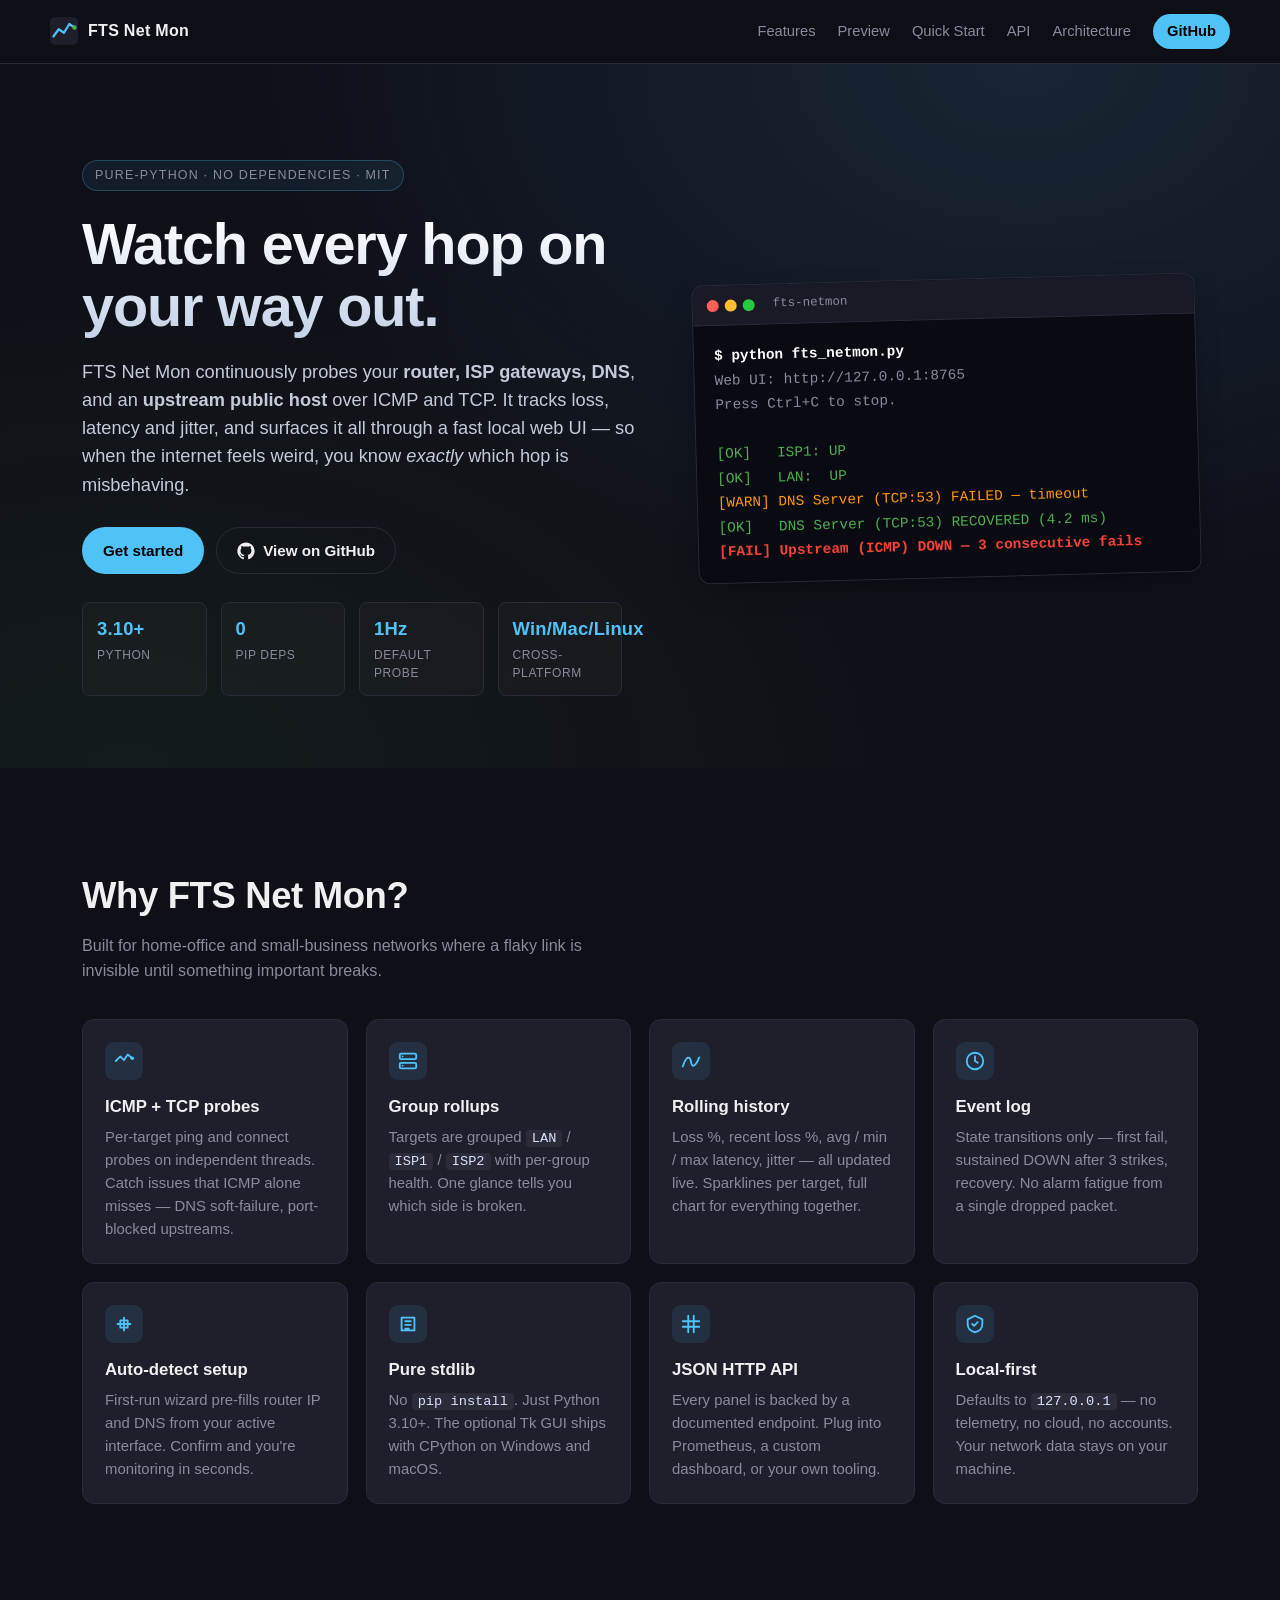
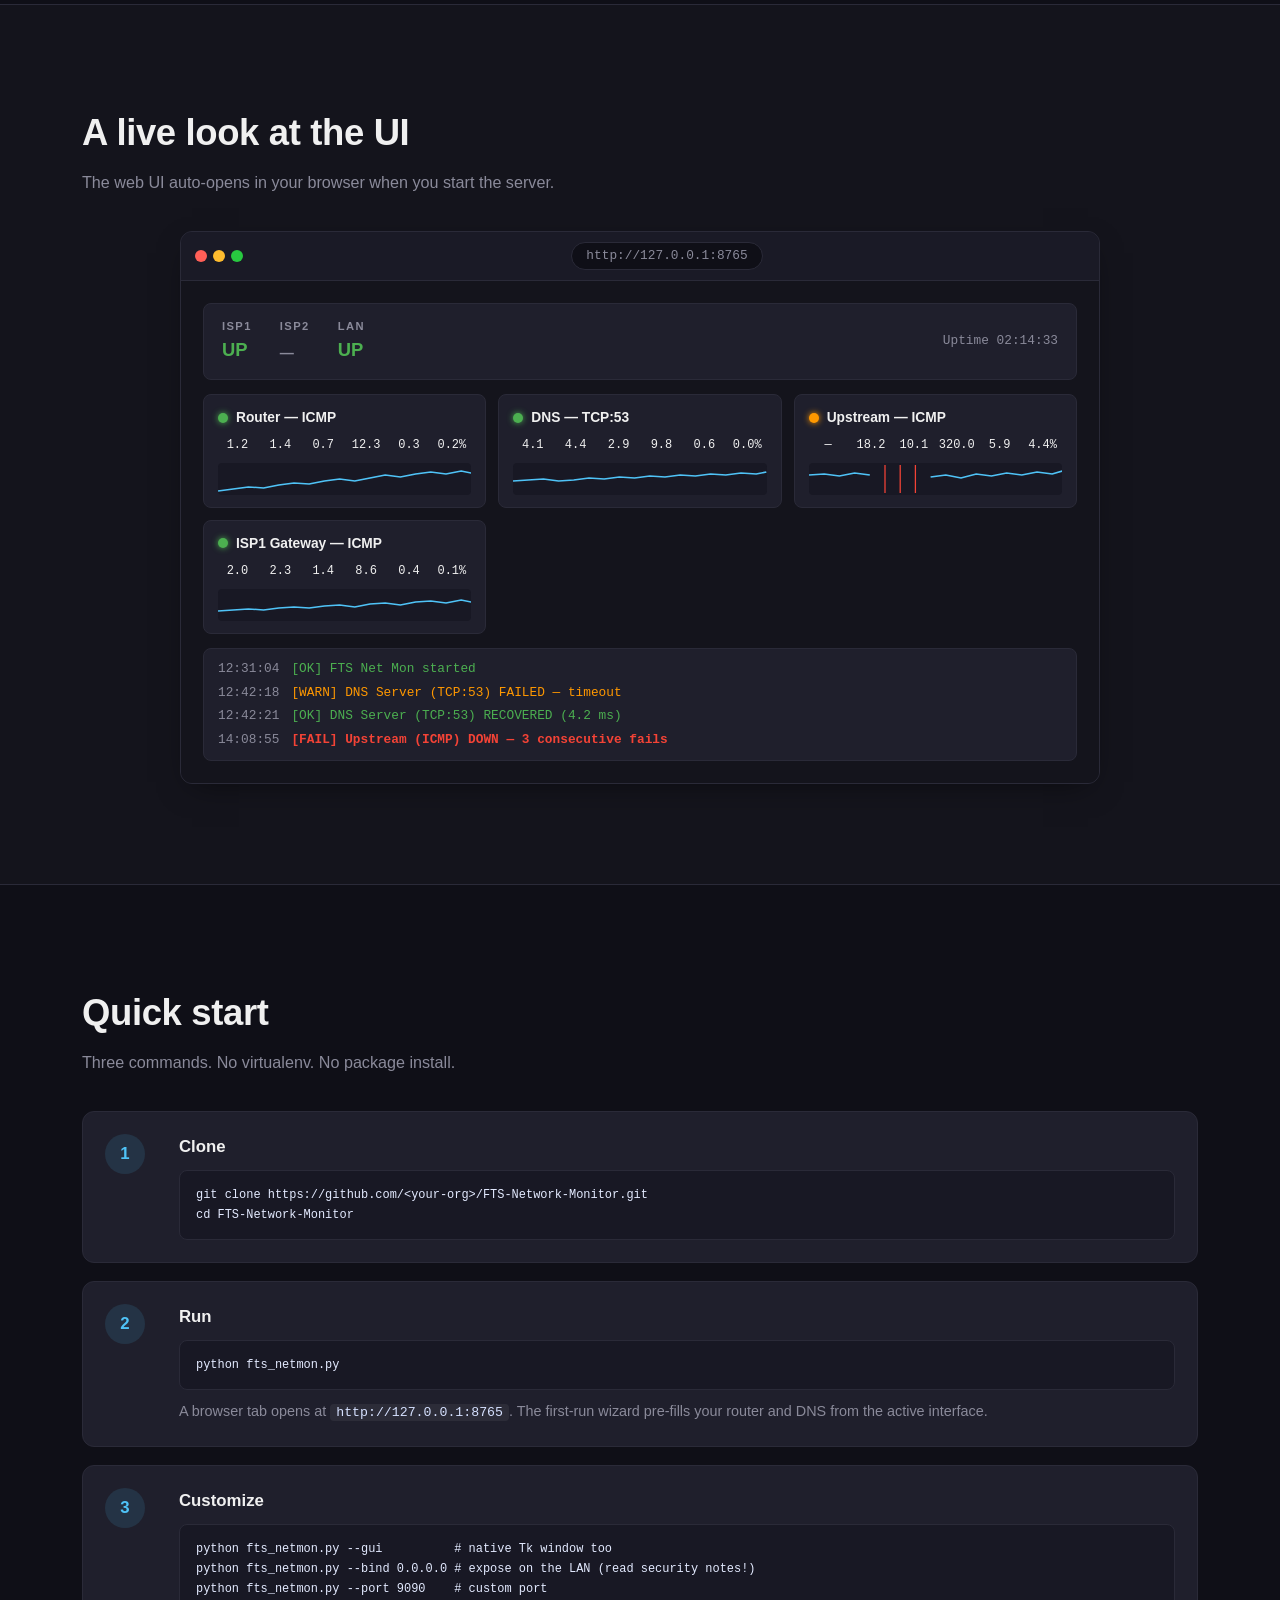
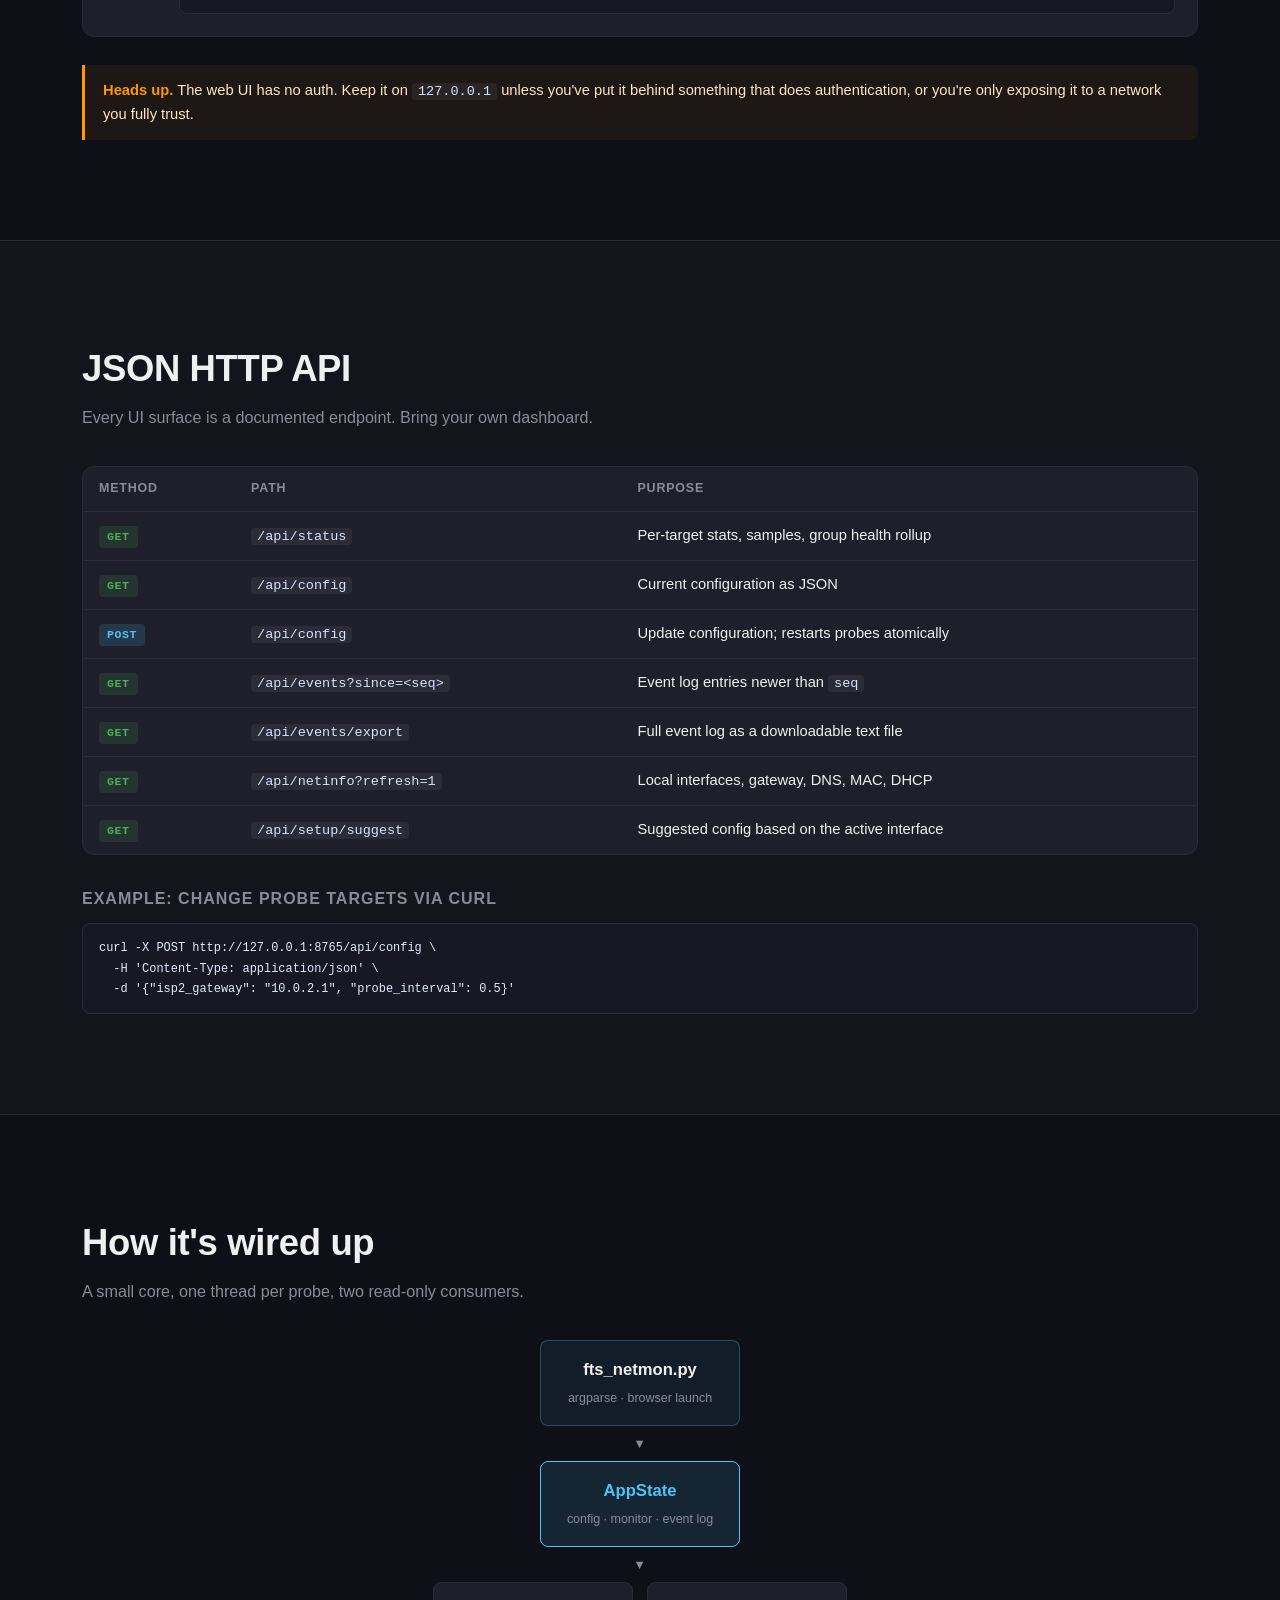
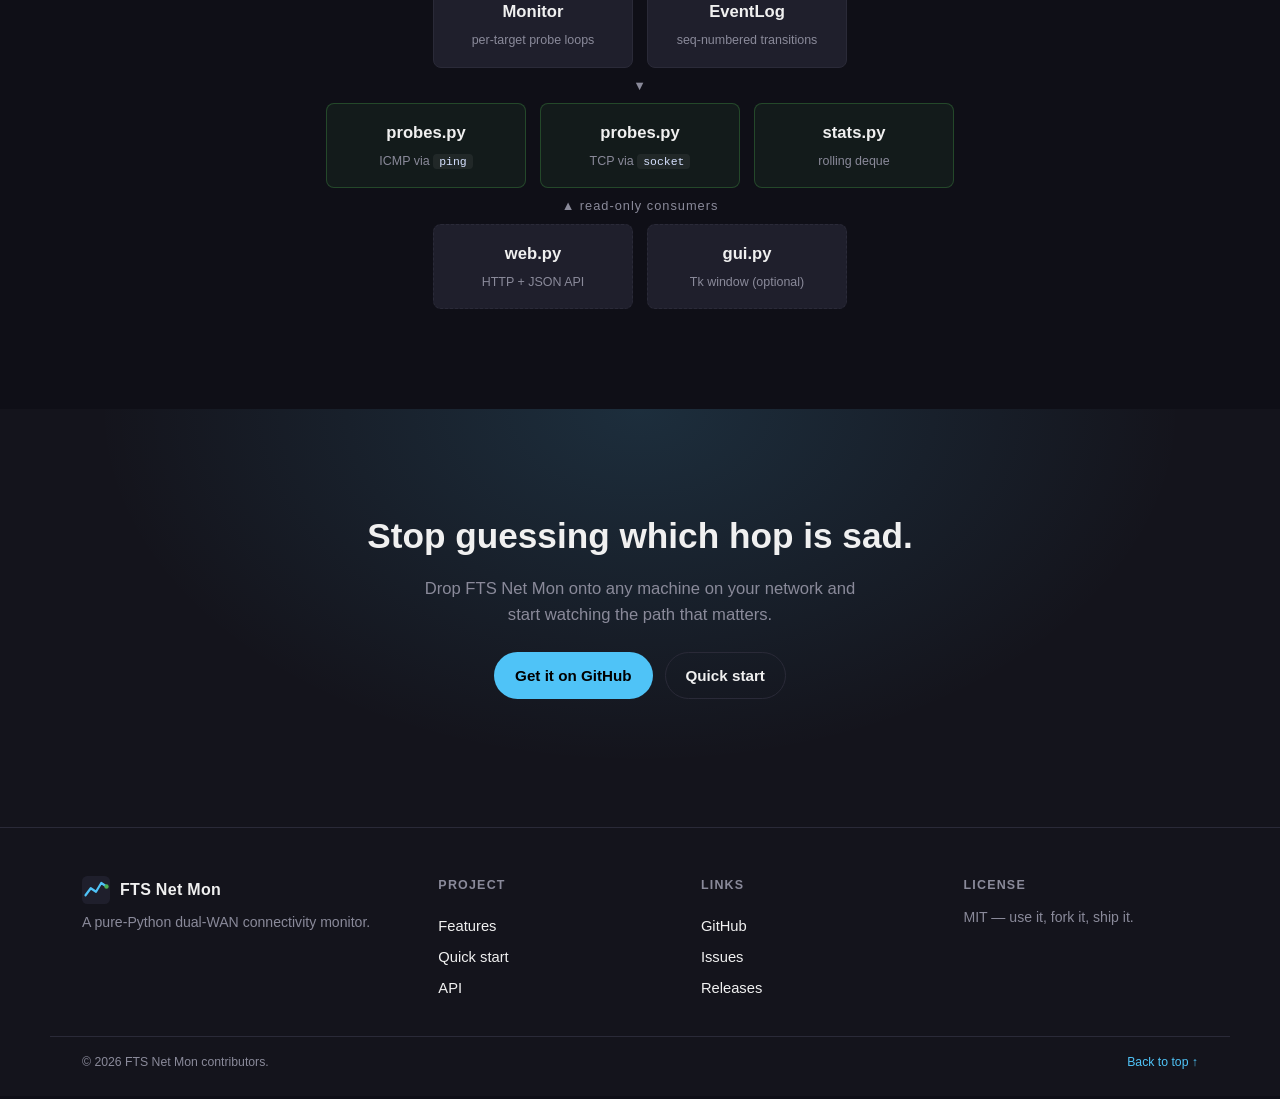
==== docs/index.html @ ed0e7460 "major refactor" ====
<!DOCTYPE html>
<html lang="en">
<head>
  <meta charset="UTF-8">
  <meta name="viewport" content="width=device-width, initial-scale=1.0">
  <meta name="description" content="FTS Net Mon — a pure-Python dual-WAN connectivity monitor with a live web UI. ICMP + TCP probes, group rollups, event log, no third-party dependencies.">
  <meta name="theme-color" content="#14141c">
  <meta property="og:title" content="FTS Net Mon — Dual-WAN Connectivity Monitor">
  <meta property="og:description" content="Pure-Python tool that probes your router, ISP gateways, DNS and upstream over ICMP + TCP, with a live local web UI.">
  <meta property="og:type" content="website">
  <title>FTS Net Mon — Dual-WAN Connectivity Monitor</title>
  <link rel="stylesheet" href="styles.css">
  <link rel="icon" href="data:image/svg+xml,%3Csvg xmlns='http://www.w3.org/2000/svg' viewBox='0 0 32 32'%3E%3Crect width='32' height='32' rx='6' fill='%2314141c'/%3E%3Cpath d='M4 22 L10 14 L16 18 L22 8 L28 12' stroke='%234fc3f7' stroke-width='2.5' fill='none' stroke-linecap='round' stroke-linejoin='round'/%3E%3Ccircle cx='28' cy='12' r='2.5' fill='%234caf50'/%3E%3C/svg%3E">
</head>
<body>
  <a class="skip-link" href="#main">Skip to content</a>

  <header class="site-header">
    <div class="container nav">
      <a class="brand" href="#top" aria-label="FTS Net Mon home">
        <svg class="brand-mark" viewBox="0 0 32 32" aria-hidden="true">
          <rect width="32" height="32" rx="6" fill="#1f1f2c"/>
          <path d="M4 22 L10 14 L16 18 L22 8 L28 12" stroke="#4fc3f7" stroke-width="2.5" fill="none" stroke-linecap="round" stroke-linejoin="round"/>
          <circle cx="28" cy="12" r="2.5" fill="#4caf50"/>
        </svg>
        <span class="brand-text">FTS Net Mon</span>
      </a>

      <button class="nav-toggle" id="nav-toggle" aria-expanded="false" aria-controls="primary-nav" aria-label="Open menu">
        <span></span><span></span><span></span>
      </button>

      <nav id="primary-nav" class="primary-nav" aria-label="Primary">
        <a href="#features">Features</a>
        <a href="#preview">Preview</a>
        <a href="#quickstart">Quick Start</a>
        <a href="#api">API</a>
        <a href="#architecture">Architecture</a>
        <a class="nav-cta" href="https://github.com/" target="_blank" rel="noopener">GitHub</a>
      </nav>
    </div>
  </header>

  <main id="main">
    <section id="top" class="hero">
      <div class="container hero-grid">
        <div class="hero-copy">
          <span class="eyebrow">Pure-Python · No dependencies · MIT</span>
          <h1>Watch every hop on your way out.</h1>
          <p class="lead">
            FTS Net Mon continuously probes your <strong>router, ISP gateways, DNS</strong>, and an
            <strong>upstream public host</strong> over ICMP and TCP. It tracks loss, latency and jitter,
            and surfaces it all through a fast local web UI — so when the internet feels weird,
            you know <em>exactly</em> which hop is misbehaving.
          </p>

          <div class="cta-row">
            <a class="btn primary" href="#quickstart">Get started</a>
            <a class="btn ghost" href="https://github.com/" target="_blank" rel="noopener">
              <svg viewBox="0 0 24 24" width="18" height="18" aria-hidden="true">
                <path fill="currentColor" d="M12 .5C5.65.5.5 5.65.5 12c0 5.08 3.29 9.39 7.86 10.91.58.11.79-.25.79-.56v-2.16c-3.2.7-3.87-1.36-3.87-1.36-.52-1.32-1.27-1.67-1.27-1.67-1.04-.71.08-.7.08-.7 1.15.08 1.76 1.18 1.76 1.18 1.02 1.75 2.68 1.24 3.34.95.1-.74.4-1.24.72-1.52-2.55-.29-5.24-1.28-5.24-5.69 0-1.26.45-2.29 1.18-3.1-.12-.29-.51-1.46.11-3.04 0 0 .96-.31 3.15 1.18.91-.25 1.89-.38 2.86-.39.97.01 1.95.14 2.86.39 2.18-1.49 3.14-1.18 3.14-1.18.62 1.58.23 2.75.12 3.04.74.81 1.18 1.84 1.18 3.1 0 4.42-2.69 5.39-5.25 5.68.41.36.78 1.06.78 2.13v3.16c0 .31.21.68.8.56C20.21 21.39 23.5 17.07 23.5 12 23.5 5.65 18.35.5 12 .5z"/>
              </svg>
              View on GitHub
            </a>
          </div>

          <div class="hero-meta">
            <div><strong>3.10+</strong><span>Python</span></div>
            <div><strong>0</strong><span>pip deps</span></div>
            <div><strong>1Hz</strong><span>default probe</span></div>
            <div><strong>Win/Mac/Linux</strong><span>cross-platform</span></div>
          </div>
        </div>

        <div class="hero-visual" aria-hidden="true">
          <div class="terminal">
            <div class="terminal-bar">
              <span class="dot red"></span><span class="dot yellow"></span><span class="dot green"></span>
              <span class="terminal-title">fts-netmon</span>
            </div>
            <pre class="terminal-body"><span class="cmd">$ python fts_netmon.py</span>
<span class="dim">Web UI: http://127.0.0.1:8765</span>
<span class="dim">Press Ctrl+C to stop.</span>

<span class="ok">[OK]   ISP1: UP</span>
<span class="ok">[OK]   LAN:  UP</span>
<span class="warn">[WARN] DNS Server (TCP:53) FAILED — timeout</span>
<span class="ok">[OK]   DNS Server (TCP:53) RECOVERED (4.2 ms)</span>
<span class="fail">[FAIL] Upstream (ICMP) DOWN — 3 consecutive fails</span>
</pre>
          </div>
        </div>
      </div>
    </section>

    <section id="features" class="section">
      <div class="container">
        <h2 class="section-title">Why FTS Net Mon?</h2>
        <p class="section-sub">Built for home-office and small-business networks where a flaky link is invisible until something important breaks.</p>

        <div class="feature-grid">
          <article class="card">
            <div class="card-icon" aria-hidden="true">
              <svg viewBox="0 0 24 24"><path d="M3 12 L8 7 L12 11 L16 5 L21 9" stroke="currentColor" stroke-width="2" fill="none" stroke-linecap="round" stroke-linejoin="round"/><circle cx="21" cy="9" r="2" fill="currentColor"/></svg>
            </div>
            <h3>ICMP + TCP probes</h3>
            <p>Per-target ping and connect probes on independent threads. Catch issues that ICMP alone misses — DNS soft-failure, port-blocked upstreams.</p>
          </article>

          <article class="card">
            <div class="card-icon" aria-hidden="true">
              <svg viewBox="0 0 24 24"><rect x="3" y="4" width="18" height="6" rx="1.5" stroke="currentColor" stroke-width="2" fill="none"/><rect x="3" y="14" width="18" height="6" rx="1.5" stroke="currentColor" stroke-width="2" fill="none"/><circle cx="6" cy="7" r="1" fill="currentColor"/><circle cx="6" cy="17" r="1" fill="currentColor"/></svg>
            </div>
            <h3>Group rollups</h3>
            <p>Targets are grouped <code>LAN</code> / <code>ISP1</code> / <code>ISP2</code> with per-group health. One glance tells you which side is broken.</p>
          </article>

          <article class="card">
            <div class="card-icon" aria-hidden="true">
              <svg viewBox="0 0 24 24"><path d="M3 18 C7 6, 11 6, 12 13 S 17 18, 21 8" stroke="currentColor" stroke-width="2" fill="none" stroke-linecap="round"/></svg>
            </div>
            <h3>Rolling history</h3>
            <p>Loss %, recent loss %, avg / min / max latency, jitter — all updated live. Sparklines per target, full chart for everything together.</p>
          </article>

          <article class="card">
            <div class="card-icon" aria-hidden="true">
              <svg viewBox="0 0 24 24"><circle cx="12" cy="12" r="9" stroke="currentColor" stroke-width="2" fill="none"/><path d="M12 7 V12 L15 14" stroke="currentColor" stroke-width="2" fill="none" stroke-linecap="round"/></svg>
            </div>
            <h3>Event log</h3>
            <p>State transitions only — first fail, sustained DOWN after 3 strikes, recovery. No alarm fatigue from a single dropped packet.</p>
          </article>

          <article class="card">
            <div class="card-icon" aria-hidden="true">
              <svg viewBox="0 0 24 24"><path d="M5 12 H19 M12 5 V19 M8 8 H16 V16 H8 Z" stroke="currentColor" stroke-width="2" fill="none" stroke-linecap="round" stroke-linejoin="round"/></svg>
            </div>
            <h3>Auto-detect setup</h3>
            <p>First-run wizard pre-fills router IP and DNS from your active interface. Confirm and you're monitoring in seconds.</p>
          </article>

          <article class="card">
            <div class="card-icon" aria-hidden="true">
              <svg viewBox="0 0 24 24"><path d="M5 19 V5 H19 V19 Z M9 9 H15 M9 13 H15 M9 17 H13" stroke="currentColor" stroke-width="2" fill="none" stroke-linecap="round" stroke-linejoin="round"/></svg>
            </div>
            <h3>Pure stdlib</h3>
            <p>No <code>pip install</code>. Just Python 3.10+. The optional Tk GUI ships with CPython on Windows and macOS.</p>
          </article>

          <article class="card">
            <div class="card-icon" aria-hidden="true">
              <svg viewBox="0 0 24 24"><path d="M3 9 H21 M3 15 H21 M9 3 V21 M15 3 V21" stroke="currentColor" stroke-width="2" fill="none" stroke-linecap="round"/></svg>
            </div>
            <h3>JSON HTTP API</h3>
            <p>Every panel is backed by a documented endpoint. Plug into Prometheus, a custom dashboard, or your own tooling.</p>
          </article>

          <article class="card">
            <div class="card-icon" aria-hidden="true">
              <svg viewBox="0 0 24 24"><path d="M12 3 L4 7 V12 C4 17 8 20 12 21 C16 20 20 17 20 12 V7 Z" stroke="currentColor" stroke-width="2" fill="none" stroke-linejoin="round"/><path d="M9 12 L11 14 L15 10" stroke="currentColor" stroke-width="2" fill="none" stroke-linecap="round" stroke-linejoin="round"/></svg>
            </div>
            <h3>Local-first</h3>
            <p>Defaults to <code>127.0.0.1</code> — no telemetry, no cloud, no accounts. Your network data stays on your machine.</p>
          </article>
        </div>
      </div>
    </section>

    <section id="preview" class="section section-alt">
      <div class="container">
        <h2 class="section-title">A live look at the UI</h2>
        <p class="section-sub">The web UI auto-opens in your browser when you start the server.</p>

        <div class="preview">
          <div class="preview-window" role="img" aria-label="Mock-up of the FTS Net Mon web UI showing group health, target cards with sparklines, and an event log">
            <div class="window-bar">
              <span class="dot red"></span><span class="dot yellow"></span><span class="dot green"></span>
              <span class="window-url">http://127.0.0.1:8765</span>
            </div>
            <div class="window-body">
              <div class="mock-banner">
                <div class="mock-group"><span class="mock-lbl">ISP1</span><span class="mock-status ok">UP</span></div>
                <div class="mock-group"><span class="mock-lbl">ISP2</span><span class="mock-status muted">—</span></div>
                <div class="mock-group"><span class="mock-lbl">LAN</span><span class="mock-status ok">UP</span></div>
                <div class="mock-clock">Uptime 02:14:33</div>
              </div>

              <div class="mock-cards">
                <div class="mock-card">
                  <div class="mock-card-head"><span class="mock-light ok"></span><span class="mock-name">Router — ICMP</span></div>
                  <div class="mock-stats"><span>1.2</span><span>1.4</span><span>0.7</span><span>12.3</span><span>0.3</span><span>0.2%</span></div>
                  <svg class="mock-spark" viewBox="0 0 200 32" preserveAspectRatio="none">
                    <polyline points="0,28 12,26 24,24 36,25 48,22 60,20 72,21 84,18 96,16 108,18 120,15 132,12 144,14 156,11 168,9 180,11 192,8 200,10" fill="none" stroke="#4fc3f7" stroke-width="1.5"/>
                  </svg>
                </div>

                <div class="mock-card">
                  <div class="mock-card-head"><span class="mock-light ok"></span><span class="mock-name">DNS — TCP:53</span></div>
                  <div class="mock-stats"><span>4.1</span><span>4.4</span><span>2.9</span><span>9.8</span><span>0.6</span><span>0.0%</span></div>
                  <svg class="mock-spark" viewBox="0 0 200 32" preserveAspectRatio="none">
                    <polyline points="0,18 12,17 24,16 36,18 48,17 60,15 72,16 84,14 96,15 108,13 120,14 132,12 144,13 156,11 168,12 180,10 192,11 200,9" fill="none" stroke="#4fc3f7" stroke-width="1.5"/>
                  </svg>
                </div>

                <div class="mock-card">
                  <div class="mock-card-head"><span class="mock-light warn"></span><span class="mock-name">Upstream — ICMP</span></div>
                  <div class="mock-stats"><span>—</span><span>18.2</span><span>10.1</span><span>320.0</span><span>5.9</span><span>4.4%</span></div>
                  <svg class="mock-spark" viewBox="0 0 200 32" preserveAspectRatio="none">
                    <polyline points="0,12 12,11 24,13 36,10 48,12" fill="none" stroke="#4fc3f7" stroke-width="1.5"/>
                    <line x1="60" y1="2" x2="60" y2="30" stroke="#f44336" stroke-width="1"/>
                    <line x1="72" y1="2" x2="72" y2="30" stroke="#f44336" stroke-width="1"/>
                    <line x1="84" y1="2" x2="84" y2="30" stroke="#f44336" stroke-width="1"/>
                    <polyline points="96,14 108,12 120,15 132,11 144,13 156,10 168,12 180,9 192,11 200,8" fill="none" stroke="#4fc3f7" stroke-width="1.5"/>
                  </svg>
                </div>

                <div class="mock-card">
                  <div class="mock-card-head"><span class="mock-light ok"></span><span class="mock-name">ISP1 Gateway — ICMP</span></div>
                  <div class="mock-stats"><span>2.0</span><span>2.3</span><span>1.4</span><span>8.6</span><span>0.4</span><span>0.1%</span></div>
                  <svg class="mock-spark" viewBox="0 0 200 32" preserveAspectRatio="none">
                    <polyline points="0,22 12,21 24,20 36,21 48,19 60,18 72,19 84,17 96,16 108,18 120,15 132,14 144,16 156,13 168,12 180,14 192,11 200,13" fill="none" stroke="#4fc3f7" stroke-width="1.5"/>
                  </svg>
                </div>
              </div>

              <div class="mock-events">
                <div class="ev"><span class="ev-ts">12:31:04</span><span class="ev-ok">[OK]   FTS Net Mon started</span></div>
                <div class="ev"><span class="ev-ts">12:42:18</span><span class="ev-warn">[WARN] DNS Server (TCP:53) FAILED — timeout</span></div>
                <div class="ev"><span class="ev-ts">12:42:21</span><span class="ev-ok">[OK]   DNS Server (TCP:53) RECOVERED (4.2 ms)</span></div>
                <div class="ev"><span class="ev-ts">14:08:55</span><span class="ev-fail">[FAIL] Upstream (ICMP) DOWN — 3 consecutive fails</span></div>
              </div>
            </div>
          </div>
        </div>
      </div>
    </section>

    <section id="quickstart" class="section">
      <div class="container">
        <h2 class="section-title">Quick start</h2>
        <p class="section-sub">Three commands. No virtualenv. No package install.</p>

        <ol class="steps">
          <li>
            <div class="step-num">1</div>
            <div class="step-body">
              <h3>Clone</h3>
              <pre><code>git clone https://github.com/&lt;your-org&gt;/FTS-Network-Monitor.git
cd FTS-Network-Monitor</code></pre>
            </div>
          </li>
          <li>
            <div class="step-num">2</div>
            <div class="step-body">
              <h3>Run</h3>
              <pre><code>python fts_netmon.py</code></pre>
              <p class="step-hint">A browser tab opens at <code>http://127.0.0.1:8765</code>. The first-run wizard pre-fills your router and DNS from the active interface.</p>
            </div>
          </li>
          <li>
            <div class="step-num">3</div>
            <div class="step-body">
              <h3>Customize</h3>
              <pre><code>python fts_netmon.py --gui          # native Tk window too
python fts_netmon.py --bind 0.0.0.0 # expose on the LAN (read security notes!)
python fts_netmon.py --port 9090    # custom port</code></pre>
            </div>
          </li>
        </ol>

        <div class="callout">
          <strong>Heads up.</strong> The web UI has no auth. Keep it on <code>127.0.0.1</code> unless you've put it behind something that does authentication, or you're only exposing it to a network you fully trust.
        </div>
      </div>
    </section>

    <section id="api" class="section section-alt">
      <div class="container">
        <h2 class="section-title">JSON HTTP API</h2>
        <p class="section-sub">Every UI surface is a documented endpoint. Bring your own dashboard.</p>

        <div class="table-wrap">
          <table class="api-table">
            <thead>
              <tr><th>Method</th><th>Path</th><th>Purpose</th></tr>
            </thead>
            <tbody>
              <tr><td><span class="meth get">GET</span></td><td><code>/api/status</code></td><td>Per-target stats, samples, group health rollup</td></tr>
              <tr><td><span class="meth get">GET</span></td><td><code>/api/config</code></td><td>Current configuration as JSON</td></tr>
              <tr><td><span class="meth post">POST</span></td><td><code>/api/config</code></td><td>Update configuration; restarts probes atomically</td></tr>
              <tr><td><span class="meth get">GET</span></td><td><code>/api/events?since=&lt;seq&gt;</code></td><td>Event log entries newer than <code>seq</code></td></tr>
              <tr><td><span class="meth get">GET</span></td><td><code>/api/events/export</code></td><td>Full event log as a downloadable text file</td></tr>
              <tr><td><span class="meth get">GET</span></td><td><code>/api/netinfo?refresh=1</code></td><td>Local interfaces, gateway, DNS, MAC, DHCP</td></tr>
              <tr><td><span class="meth get">GET</span></td><td><code>/api/setup/suggest</code></td><td>Suggested config based on the active interface</td></tr>
            </tbody>
          </table>
        </div>

        <h3 class="sub-title">Example: change probe targets via curl</h3>
        <pre class="code-block"><code>curl -X POST http://127.0.0.1:8765/api/config \
  -H 'Content-Type: application/json' \
  -d '{"isp2_gateway": "10.0.2.1", "probe_interval": 0.5}'</code></pre>
      </div>
    </section>

    <section id="architecture" class="section">
      <div class="container">
        <h2 class="section-title">How it's wired up</h2>
        <p class="section-sub">A small core, one thread per probe, two read-only consumers.</p>

        <div class="arch">
          <div class="arch-row">
            <div class="arch-box top">fts_netmon.py<small>argparse · browser launch</small></div>
          </div>
          <div class="arch-arrow">▼</div>
          <div class="arch-row">
            <div class="arch-box accent">AppState<small>config · monitor · event log</small></div>
          </div>
          <div class="arch-arrow">▼</div>
          <div class="arch-row split">
            <div class="arch-box">Monitor<small>per-target probe loops</small></div>
            <div class="arch-box">EventLog<small>seq-numbered transitions</small></div>
          </div>
          <div class="arch-arrow">▼</div>
          <div class="arch-row split">
            <div class="arch-box ok">probes.py<small>ICMP via <code>ping</code></small></div>
            <div class="arch-box ok">probes.py<small>TCP via <code>socket</code></small></div>
            <div class="arch-box ok">stats.py<small>rolling deque</small></div>
          </div>
          <div class="arch-arrow">▲ read-only consumers</div>
          <div class="arch-row split">
            <div class="arch-box outline">web.py<small>HTTP + JSON API</small></div>
            <div class="arch-box outline">gui.py<small>Tk window (optional)</small></div>
          </div>
        </div>
      </div>
    </section>

    <section id="cta" class="section section-cta">
      <div class="container cta-wrap">
        <h2>Stop guessing which hop is sad.</h2>
        <p>Drop FTS Net Mon onto any machine on your network and start watching the path that matters.</p>
        <div class="cta-row">
          <a class="btn primary" href="https://github.com/" target="_blank" rel="noopener">Get it on GitHub</a>
          <a class="btn ghost" href="#quickstart">Quick start</a>
        </div>
      </div>
    </section>
  </main>

  <footer class="site-footer">
    <div class="container footer-grid">
      <div>
        <div class="brand">
          <svg class="brand-mark" viewBox="0 0 32 32" aria-hidden="true">
            <rect width="32" height="32" rx="6" fill="#1f1f2c"/>
            <path d="M4 22 L10 14 L16 18 L22 8 L28 12" stroke="#4fc3f7" stroke-width="2.5" fill="none" stroke-linecap="round" stroke-linejoin="round"/>
            <circle cx="28" cy="12" r="2.5" fill="#4caf50"/>
          </svg>
          <span class="brand-text">FTS Net Mon</span>
        </div>
        <p class="muted">A pure-Python dual-WAN connectivity monitor.</p>
      </div>

      <nav aria-label="Footer">
        <h4>Project</h4>
        <a href="#features">Features</a>
        <a href="#quickstart">Quick start</a>
        <a href="#api">API</a>
      </nav>

      <nav aria-label="External">
        <h4>Links</h4>
        <a href="https://github.com/" target="_blank" rel="noopener">GitHub</a>
        <a href="https://github.com/" target="_blank" rel="noopener">Issues</a>
        <a href="https://github.com/" target="_blank" rel="noopener">Releases</a>
      </nav>

      <div>
        <h4>License</h4>
        <p class="muted">MIT — use it, fork it, ship it.</p>
      </div>
    </div>

    <div class="container footer-bot">
      <small id="year-line"></small>
      <small><a href="#top">Back to top ↑</a></small>
    </div>
  </footer>

  <script src="script.js" defer></script>
</body>
</html>
---- docs/styles.css ----
/* FTS Net Mon — landing page
   Dark theme, fluid layout, fully responsive.
   Single-file CSS, no external imports. */

:root {
  --bg: #0f0f17;
  --bg-2: #14141c;
  --card: #1f1f2c;
  --card-alt: #181824;
  --grid: #2a2a38;
  --text: #f0f0f0;
  --muted: #8a8a9a;
  --accent: #4fc3f7;
  --accent-2: #29b6f6;
  --ok: #4caf50;
  --warn: #ff9800;
  --fail: #f44336;
  --max: 1180px;

  --radius: 8px;
  --radius-lg: 12px;
  --shadow: 0 10px 30px -12px rgba(0, 0, 0, 0.55);

  --t-fast: 150ms ease;
  --t: 220ms ease;
}

@media (prefers-reduced-motion: reduce) {
  * { animation: none !important; transition: none !important; }
}

* { box-sizing: border-box; }
html, body { margin: 0; padding: 0; }
html { scroll-behavior: smooth; -webkit-text-size-adjust: 100%; }

body {
  font-family: -apple-system, BlinkMacSystemFont, "Segoe UI", Roboto,
               "Helvetica Neue", Arial, sans-serif;
  background: var(--bg);
  color: var(--text);
  line-height: 1.55;
  font-size: clamp(15px, 0.92rem + 0.15vw, 17px);
  overflow-x: hidden;
}

img, svg { max-width: 100%; display: block; }
a { color: var(--accent); text-decoration: none; transition: color var(--t-fast); }
a:hover { color: var(--accent-2); }

code {
  font-family: "JetBrains Mono", "Fira Code", "Consolas", "Courier New", monospace;
  font-size: 0.92em;
  background: rgba(255, 255, 255, 0.06);
  padding: 1px 6px;
  border-radius: 4px;
  color: #d6e1ff;
}

pre {
  margin: 0;
  background: var(--card-alt);
  border: 1px solid var(--grid);
  border-radius: var(--radius);
  padding: 14px 16px;
  overflow-x: auto;
  font-family: "JetBrains Mono", "Fira Code", "Consolas", monospace;
  font-size: 13px;
  line-height: 1.55;
  color: #e3eaff;
}
pre code { background: transparent; padding: 0; color: inherit; }

.container {
  width: 100%;
  max-width: var(--max);
  margin: 0 auto;
  padding-left: clamp(16px, 4vw, 32px);
  padding-right: clamp(16px, 4vw, 32px);
}

.skip-link {
  position: absolute;
  left: -9999px;
  top: 0;
  background: var(--accent);
  color: #000;
  padding: 8px 14px;
  z-index: 1000;
  font-weight: 600;
  border-radius: 0 0 6px 6px;
}
.skip-link:focus { left: 0; }

/* ===== Header / nav ===== */
.site-header {
  position: sticky;
  top: 0;
  z-index: 50;
  background: rgba(15, 15, 23, 0.85);
  backdrop-filter: saturate(140%) blur(8px);
  -webkit-backdrop-filter: saturate(140%) blur(8px);
  border-bottom: 1px solid var(--grid);
}
.nav {
  display: flex;
  align-items: center;
  gap: 16px;
  padding: 14px 0;
}
.brand {
  display: flex;
  align-items: center;
  gap: 10px;
  font-weight: 700;
  letter-spacing: 0.3px;
  color: var(--text);
}
.brand:hover { color: var(--text); }
.brand-mark { width: 28px; height: 28px; }
.brand-text { font-size: 1rem; }

.primary-nav {
  margin-left: auto;
  display: flex;
  align-items: center;
  gap: 22px;
}
.primary-nav a {
  color: var(--muted);
  font-size: 0.92rem;
  font-weight: 500;
  position: relative;
  padding: 4px 0;
}
.primary-nav a:hover { color: var(--text); }
.primary-nav a.nav-cta {
  background: var(--accent);
  color: #000;
  padding: 6px 14px;
  border-radius: 999px;
  font-weight: 700;
}
.primary-nav a.nav-cta:hover { background: var(--accent-2); color: #000; }

.nav-toggle {
  margin-left: auto;
  display: none;
  width: 40px;
  height: 40px;
  background: transparent;
  border: 1px solid var(--grid);
  border-radius: 6px;
  cursor: pointer;
  padding: 0;
  position: relative;
}
.nav-toggle span {
  position: absolute;
  left: 9px; right: 9px;
  height: 2px;
  background: var(--text);
  border-radius: 2px;
  transition: transform var(--t), opacity var(--t-fast);
}
.nav-toggle span:nth-child(1) { top: 12px; }
.nav-toggle span:nth-child(2) { top: 19px; }
.nav-toggle span:nth-child(3) { top: 26px; }
.nav-toggle[aria-expanded="true"] span:nth-child(1) { transform: translateY(7px) rotate(45deg); }
.nav-toggle[aria-expanded="true"] span:nth-child(2) { opacity: 0; }
.nav-toggle[aria-expanded="true"] span:nth-child(3) { transform: translateY(-7px) rotate(-45deg); }

/* ===== Hero ===== */
.hero {
  padding: clamp(48px, 8vw, 96px) 0 clamp(40px, 6vw, 72px);
  background:
    radial-gradient(ellipse at 80% 0%, rgba(79, 195, 247, 0.13), transparent 55%),
    radial-gradient(ellipse at 10% 100%, rgba(76, 175, 80, 0.08), transparent 55%),
    var(--bg);
}
.hero-grid {
  display: grid;
  grid-template-columns: 1.1fr 1fr;
  gap: clamp(28px, 5vw, 60px);
  align-items: center;
}
.eyebrow {
  display: inline-block;
  font-size: 0.78rem;
  letter-spacing: 1.2px;
  text-transform: uppercase;
  color: var(--muted);
  background: rgba(79, 195, 247, 0.08);
  border: 1px solid rgba(79, 195, 247, 0.25);
  padding: 5px 12px;
  border-radius: 999px;
  margin-bottom: 22px;
}
.hero h1 {
  font-size: clamp(2rem, 1rem + 3.4vw, 3.6rem);
  line-height: 1.08;
  margin: 0 0 20px;
  letter-spacing: -0.02em;
  background: linear-gradient(180deg, #ffffff 0%, #c5d2e7 100%);
  -webkit-background-clip: text;
  background-clip: text;
  color: transparent;
}
.lead {
  font-size: clamp(1rem, 0.9rem + 0.3vw, 1.15rem);
  color: #c5cad9;
  margin: 0 0 28px;
  max-width: 56ch;
}
.cta-row {
  display: flex;
  flex-wrap: wrap;
  gap: 12px;
  margin-bottom: 28px;
}

.btn {
  display: inline-flex;
  align-items: center;
  gap: 8px;
  padding: 11px 20px;
  border-radius: 999px;
  font-weight: 600;
  font-size: 0.95rem;
  border: 1px solid transparent;
  cursor: pointer;
  transition: transform var(--t-fast), background var(--t-fast), color var(--t-fast);
}
.btn:active { transform: translateY(1px); }
.btn.primary {
  background: var(--accent);
  color: #000;
}
.btn.primary:hover { background: var(--accent-2); color: #000; }
.btn.ghost {
  background: transparent;
  color: var(--text);
  border-color: var(--grid);
}
.btn.ghost:hover { background: var(--card); color: var(--text); }

.hero-meta {
  display: grid;
  grid-template-columns: repeat(4, minmax(0, 1fr));
  gap: 14px;
  max-width: 540px;
}
.hero-meta div {
  background: rgba(255, 255, 255, 0.025);
  border: 1px solid var(--grid);
  border-radius: var(--radius);
  padding: 12px 14px;
  display: flex;
  flex-direction: column;
  gap: 2px;
}
.hero-meta strong {
  font-size: clamp(0.95rem, 0.7rem + 0.6vw, 1.15rem);
  color: var(--accent);
  font-weight: 700;
  letter-spacing: 0.2px;
}
.hero-meta span {
  font-size: 0.75rem;
  color: var(--muted);
  text-transform: uppercase;
  letter-spacing: 0.6px;
}

/* Terminal mock */
.hero-visual { perspective: 1000px; }
.terminal {
  background: #0a0a13;
  border: 1px solid var(--grid);
  border-radius: var(--radius-lg);
  box-shadow: var(--shadow);
  overflow: hidden;
  transform: rotate(-1.5deg);
  transition: transform var(--t);
}
.terminal:hover { transform: rotate(0deg); }
.terminal-bar {
  display: flex;
  align-items: center;
  gap: 6px;
  padding: 10px 14px;
  background: #1a1a26;
  border-bottom: 1px solid var(--grid);
}
.dot {
  width: 12px; height: 12px; border-radius: 50%;
  display: inline-block;
}
.dot.red { background: #ff5f57; }
.dot.yellow { background: #febc2e; }
.dot.green { background: #28c840; }
.terminal-title {
  margin-left: 12px;
  color: var(--muted);
  font-size: 0.78rem;
  font-family: "Consolas", monospace;
}
.terminal-body {
  margin: 0;
  padding: 18px 20px;
  background: #0a0a13;
  color: #d6e1ff;
  font-family: "Consolas", "JetBrains Mono", monospace;
  font-size: clamp(0.78rem, 0.6rem + 0.4vw, 0.9rem);
  line-height: 1.7;
  border: 0;
  white-space: pre;
  overflow-x: auto;
}
.terminal-body .cmd { color: #fff; font-weight: 700; }
.terminal-body .dim  { color: var(--muted); }
.terminal-body .ok   { color: var(--ok); }
.terminal-body .warn { color: var(--warn); }
.terminal-body .fail { color: var(--fail); font-weight: 700; }

/* ===== Sections ===== */
.section {
  padding: clamp(56px, 8vw, 100px) 0;
}
.section-alt {
  background: var(--bg-2);
  border-block: 1px solid var(--grid);
}
.section-title {
  font-size: clamp(1.6rem, 1rem + 1.6vw, 2.4rem);
  margin: 0 0 8px;
  letter-spacing: -0.01em;
}
.section-sub {
  color: var(--muted);
  margin: 0 0 36px;
  max-width: 60ch;
  font-size: clamp(0.95rem, 0.85rem + 0.2vw, 1.05rem);
}

/* ===== Feature grid ===== */
.feature-grid {
  display: grid;
  grid-template-columns: repeat(auto-fill, minmax(260px, 1fr));
  gap: 18px;
}
.card {
  background: var(--card);
  border: 1px solid var(--grid);
  border-radius: var(--radius-lg);
  padding: 22px;
  transition: transform var(--t), border-color var(--t), background var(--t-fast);
}
.card:hover {
  transform: translateY(-3px);
  border-color: rgba(79, 195, 247, 0.4);
}
.card-icon {
  width: 38px; height: 38px;
  display: inline-flex;
  align-items: center;
  justify-content: center;
  border-radius: 9px;
  background: rgba(79, 195, 247, 0.1);
  color: var(--accent);
  margin-bottom: 14px;
}
.card-icon svg { width: 22px; height: 22px; }
.card h3 {
  margin: 0 0 6px;
  font-size: 1.05rem;
  font-weight: 600;
}
.card p {
  margin: 0;
  color: var(--muted);
  font-size: 0.93rem;
  line-height: 1.55;
}

/* ===== Preview / browser mock ===== */
.preview { display: flex; justify-content: center; }
.preview-window {
  width: 100%;
  max-width: 920px;
  background: var(--card);
  border: 1px solid var(--grid);
  border-radius: var(--radius-lg);
  box-shadow: var(--shadow);
  overflow: hidden;
}
.window-bar {
  display: flex; align-items: center; gap: 6px;
  padding: 10px 14px;
  background: #1a1a26;
  border-bottom: 1px solid var(--grid);
}
.window-url {
  margin-left: auto;
  margin-right: auto;
  color: var(--muted);
  font-family: "Consolas", monospace;
  font-size: 0.8rem;
  background: var(--bg);
  padding: 3px 14px;
  border-radius: 999px;
  border: 1px solid var(--grid);
}
.window-body {
  padding: clamp(14px, 2vw, 22px);
  background: var(--bg-2);
}

.mock-banner {
  display: flex;
  align-items: center;
  gap: clamp(14px, 3vw, 28px);
  padding: 14px 18px;
  background: var(--card);
  border: 1px solid var(--grid);
  border-radius: var(--radius);
  margin-bottom: 14px;
  flex-wrap: wrap;
}
.mock-group { display: flex; flex-direction: column; }
.mock-lbl {
  font-size: 0.7rem;
  letter-spacing: 1.4px;
  font-weight: 700;
  color: var(--muted);
}
.mock-status { font-weight: 700; font-size: 1.15rem; }
.mock-status.ok { color: var(--ok); }
.mock-status.warn { color: var(--warn); }
.mock-status.fail { color: var(--fail); }
.mock-status.muted { color: var(--muted); }
.mock-clock {
  margin-left: auto;
  font-family: "Consolas", monospace;
  color: var(--muted);
  font-size: 0.8rem;
}

.mock-cards {
  display: grid;
  grid-template-columns: repeat(auto-fill, minmax(220px, 1fr));
  gap: 12px;
  margin-bottom: 14px;
}
.mock-card {
  background: var(--card);
  border: 1px solid var(--grid);
  border-radius: var(--radius);
  padding: 12px 14px;
}
.mock-card-head {
  display: flex; align-items: center; gap: 8px;
  margin-bottom: 8px;
}
.mock-light {
  width: 10px; height: 10px; border-radius: 50%; background: var(--muted);
}
.mock-light.ok   { background: var(--ok);   box-shadow: 0 0 6px var(--ok); }
.mock-light.warn { background: var(--warn); box-shadow: 0 0 6px var(--warn); }
.mock-light.fail { background: var(--fail); box-shadow: 0 0 6px var(--fail); }
.mock-name { font-size: 0.86rem; font-weight: 600; }
.mock-stats {
  display: grid;
  grid-template-columns: repeat(6, 1fr);
  gap: 4px;
  font-family: "Consolas", monospace;
  font-size: 0.75rem;
  color: var(--text);
  margin-bottom: 8px;
  text-align: center;
}
.mock-spark {
  width: 100%;
  height: 32px;
  background: var(--card-alt);
  border-radius: 4px;
}

.mock-events {
  background: var(--card);
  border: 1px solid var(--grid);
  border-radius: var(--radius);
  padding: 10px 14px;
  font-family: "Consolas", monospace;
  font-size: 0.8rem;
  display: flex;
  flex-direction: column;
  gap: 4px;
  max-height: 140px;
  overflow-y: auto;
}
.mock-events .ev { display: flex; gap: 12px; }
.ev-ts { color: var(--muted); flex-shrink: 0; }
.ev-ok   { color: var(--ok); }
.ev-warn { color: var(--warn); }
.ev-fail { color: var(--fail); font-weight: 700; }

/* ===== Steps ===== */
.steps {
  list-style: none;
  margin: 0;
  padding: 0;
  display: grid;
  gap: 18px;
  counter-reset: step;
}
.steps li {
  display: grid;
  grid-template-columns: 56px 1fr;
  gap: 18px;
  align-items: start;
  background: var(--card);
  border: 1px solid var(--grid);
  border-radius: var(--radius-lg);
  padding: 22px;
}
.step-num {
  width: 40px; height: 40px;
  display: flex; align-items: center; justify-content: center;
  border-radius: 50%;
  background: rgba(79, 195, 247, 0.12);
  color: var(--accent);
  font-weight: 700;
  font-size: 1.05rem;
}
.step-body h3 { margin: 0 0 10px; font-size: 1.05rem; }
.step-hint { color: var(--muted); margin: 10px 0 0; font-size: 0.9rem; }

.callout {
  margin-top: 28px;
  padding: 14px 18px;
  border-left: 3px solid var(--warn);
  background: rgba(255, 152, 0, 0.06);
  color: #ffe6c2;
  border-radius: 0 var(--radius) var(--radius) 0;
  font-size: 0.92rem;
}
.callout strong { color: var(--warn); }

/* ===== API table ===== */
.table-wrap {
  overflow-x: auto;
  border: 1px solid var(--grid);
  border-radius: var(--radius-lg);
  background: var(--card);
}
.api-table {
  width: 100%;
  border-collapse: collapse;
  min-width: 540px;
  font-size: 0.92rem;
}
.api-table th, .api-table td {
  text-align: left;
  padding: 12px 16px;
  border-bottom: 1px solid var(--grid);
  vertical-align: top;
}
.api-table th {
  font-weight: 700;
  font-size: 0.78rem;
  text-transform: uppercase;
  letter-spacing: 0.8px;
  color: var(--muted);
}
.api-table tr:last-child td { border-bottom: 0; }
.meth {
  display: inline-block;
  font-family: "Consolas", monospace;
  font-size: 0.72rem;
  font-weight: 700;
  letter-spacing: 0.6px;
  padding: 2px 8px;
  border-radius: 4px;
}
.meth.get  { background: rgba(76, 175, 80, 0.15); color: var(--ok); }
.meth.post { background: rgba(79, 195, 247, 0.15); color: var(--accent); }

.sub-title {
  margin: 32px 0 12px;
  font-size: 1rem;
  color: var(--muted);
  text-transform: uppercase;
  letter-spacing: 1px;
}
.code-block {
  background: var(--card-alt);
}

/* ===== Architecture diagram ===== */
.arch {
  display: flex;
  flex-direction: column;
  align-items: center;
  gap: 8px;
}
.arch-row {
  display: flex;
  gap: 14px;
  flex-wrap: wrap;
  justify-content: center;
}
.arch-arrow {
  color: var(--muted);
  font-size: 0.8rem;
  letter-spacing: 1px;
}
.arch-box {
  min-width: 200px;
  padding: 16px 20px;
  border-radius: var(--radius);
  background: var(--card);
  border: 1px solid var(--grid);
  text-align: center;
  display: flex; flex-direction: column;
  font-weight: 600;
}
.arch-box small {
  display: block;
  margin-top: 6px;
  color: var(--muted);
  font-weight: 400;
  font-size: 0.78rem;
}
.arch-box.top { background: rgba(79, 195, 247, 0.08); border-color: rgba(79, 195, 247, 0.3); }
.arch-box.accent { background: rgba(79, 195, 247, 0.12); border-color: var(--accent); color: var(--accent); }
.arch-box.ok { background: rgba(76, 175, 80, 0.08); border-color: rgba(76, 175, 80, 0.3); }
.arch-box.outline { border-style: dashed; }

/* ===== CTA section ===== */
.section-cta {
  background:
    radial-gradient(ellipse at 50% 0%, rgba(79, 195, 247, 0.15), transparent 60%),
    var(--bg-2);
  text-align: center;
}
.cta-wrap h2 {
  font-size: clamp(1.6rem, 1rem + 1.5vw, 2.2rem);
  margin: 0 0 12px;
}
.cta-wrap p {
  color: var(--muted);
  max-width: 50ch;
  margin: 0 auto 24px;
}
.cta-wrap .cta-row { justify-content: center; }

/* ===== Footer ===== */
.site-footer {
  background: var(--bg-2);
  border-top: 1px solid var(--grid);
  padding: 48px 0 24px;
  font-size: 0.92rem;
}
.footer-grid {
  display: grid;
  grid-template-columns: 1.4fr repeat(3, 1fr);
  gap: 28px;
  margin-bottom: 36px;
}
.footer-grid h4 {
  font-size: 0.78rem;
  text-transform: uppercase;
  letter-spacing: 1.2px;
  color: var(--muted);
  margin: 0 0 12px;
}
.footer-grid nav { display: flex; flex-direction: column; gap: 8px; }
.footer-grid nav a {
  color: var(--text);
  font-size: 0.92rem;
}
.footer-grid nav a:hover { color: var(--accent); }
.muted { color: var(--muted); margin: 8px 0 0; font-size: 0.88rem; }

.footer-bot {
  display: flex;
  justify-content: space-between;
  align-items: center;
  padding-top: 16px;
  border-top: 1px solid var(--grid);
  color: var(--muted);
}

/* ============================================================
   RESPONSIVE BREAKPOINTS
   ============================================================ */

@media (max-width: 960px) {
  .hero-grid { grid-template-columns: 1fr; }
  .hero-visual { order: 2; }
  .terminal { transform: rotate(0deg); }
  .footer-grid { grid-template-columns: 1fr 1fr; }
}

@media (max-width: 720px) {
  .nav-toggle { display: block; margin-left: auto; }
  .primary-nav {
    position: fixed;
    inset: 64px 0 auto 0;
    flex-direction: column;
    align-items: stretch;
    gap: 0;
    background: var(--bg-2);
    border-bottom: 1px solid var(--grid);
    padding: 12px clamp(16px, 4vw, 32px) 18px;
    transform: translateY(-110%);
    transition: transform var(--t);
    box-shadow: var(--shadow);
  }
  .primary-nav.open { transform: translateY(0); }
  .primary-nav a {
    padding: 12px 0;
    border-bottom: 1px solid var(--grid);
    font-size: 1rem;
    color: var(--text);
  }
  .primary-nav a:last-child { border-bottom: 0; }
  .primary-nav a.nav-cta {
    margin-top: 10px;
    text-align: center;
    border-radius: 8px;
  }

  .hero-meta { grid-template-columns: repeat(2, 1fr); }
  .steps li { grid-template-columns: 44px 1fr; gap: 14px; padding: 18px; }
  .step-num { width: 32px; height: 32px; font-size: 0.9rem; }
  .arch-box { min-width: 0; width: 100%; }
}

@media (max-width: 460px) {
  .footer-grid { grid-template-columns: 1fr; gap: 22px; }
  .hero-meta { gap: 10px; }
  .hero-meta div { padding: 10px 12px; }
  .feature-grid { gap: 14px; }
  .card { padding: 18px; }
  .mock-stats { grid-template-columns: repeat(3, 1fr); }
}

/* Print: keep things readable */
@media print {
  body { background: white; color: black; }
  .site-header, .nav-toggle, .site-footer, .terminal, .preview { display: none !important; }
  .section { padding: 24px 0; page-break-inside: avoid; }
  a { color: black; text-decoration: underline; }
}
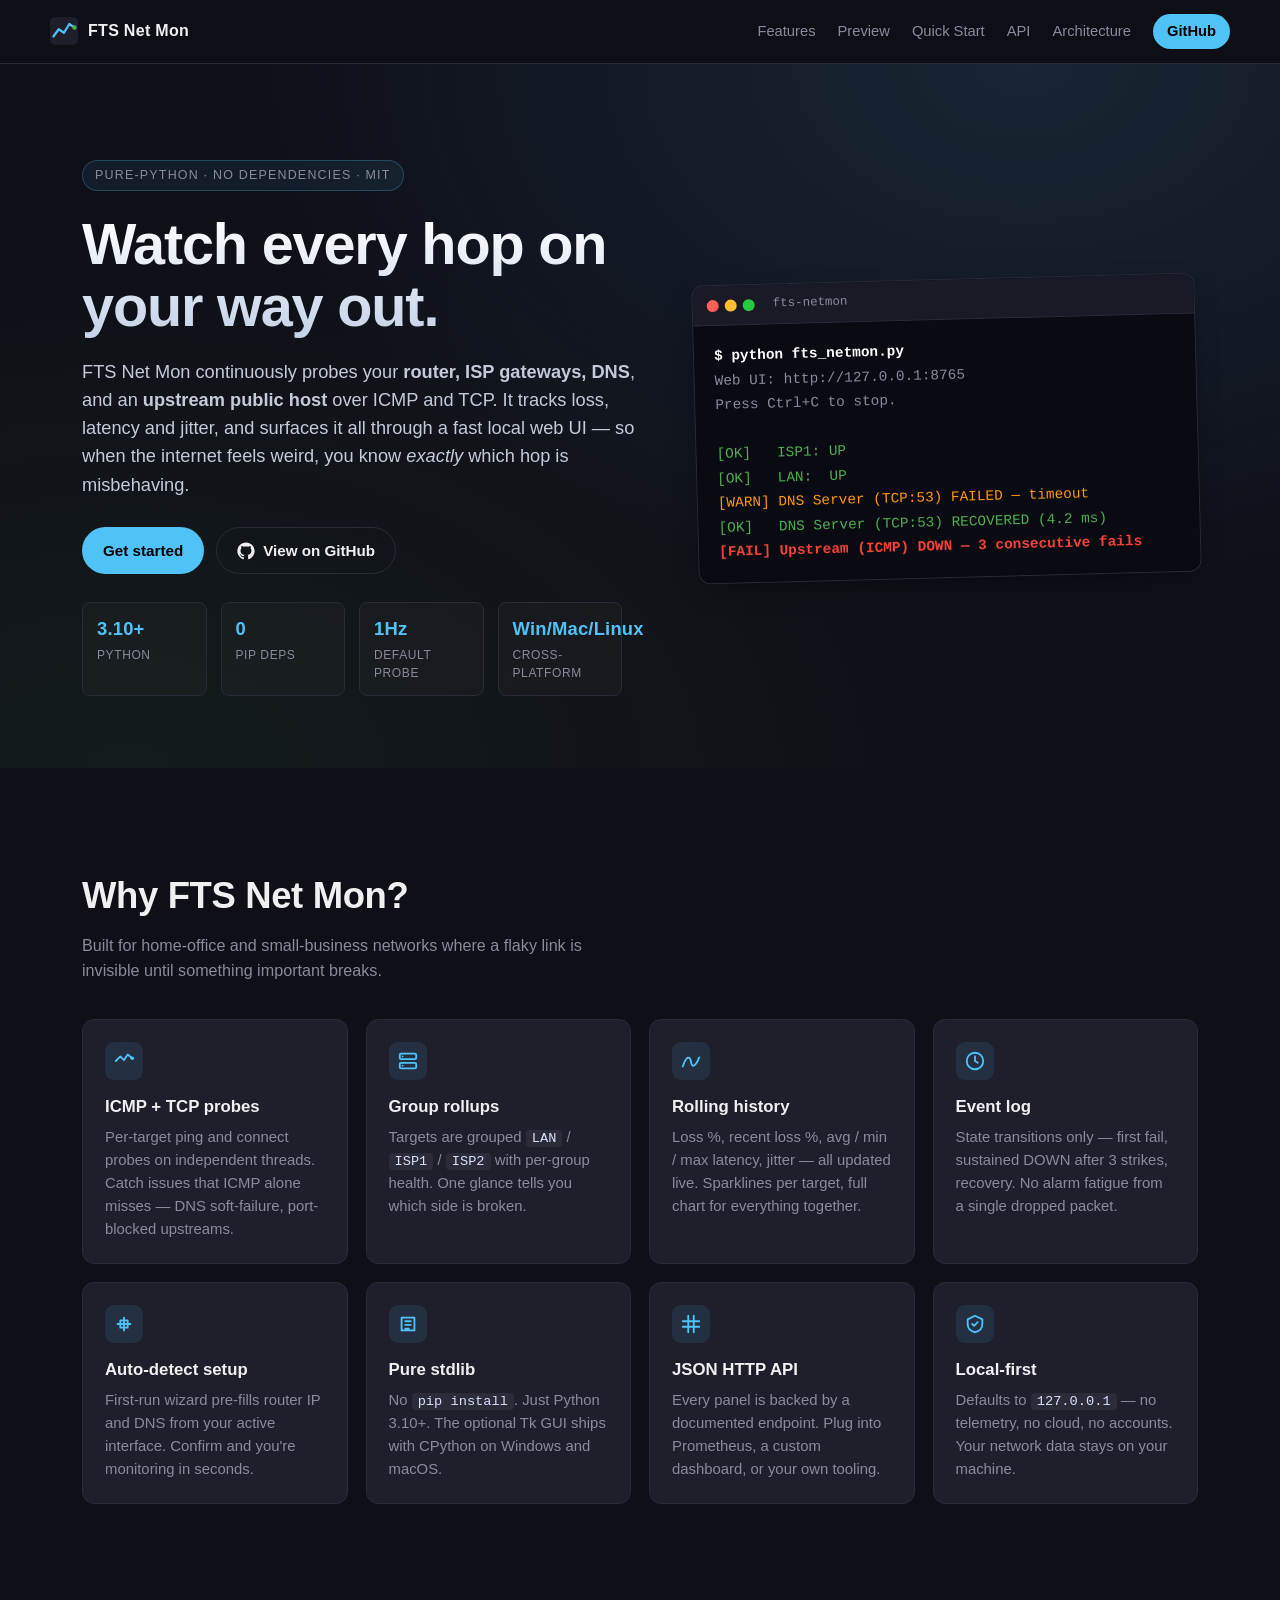
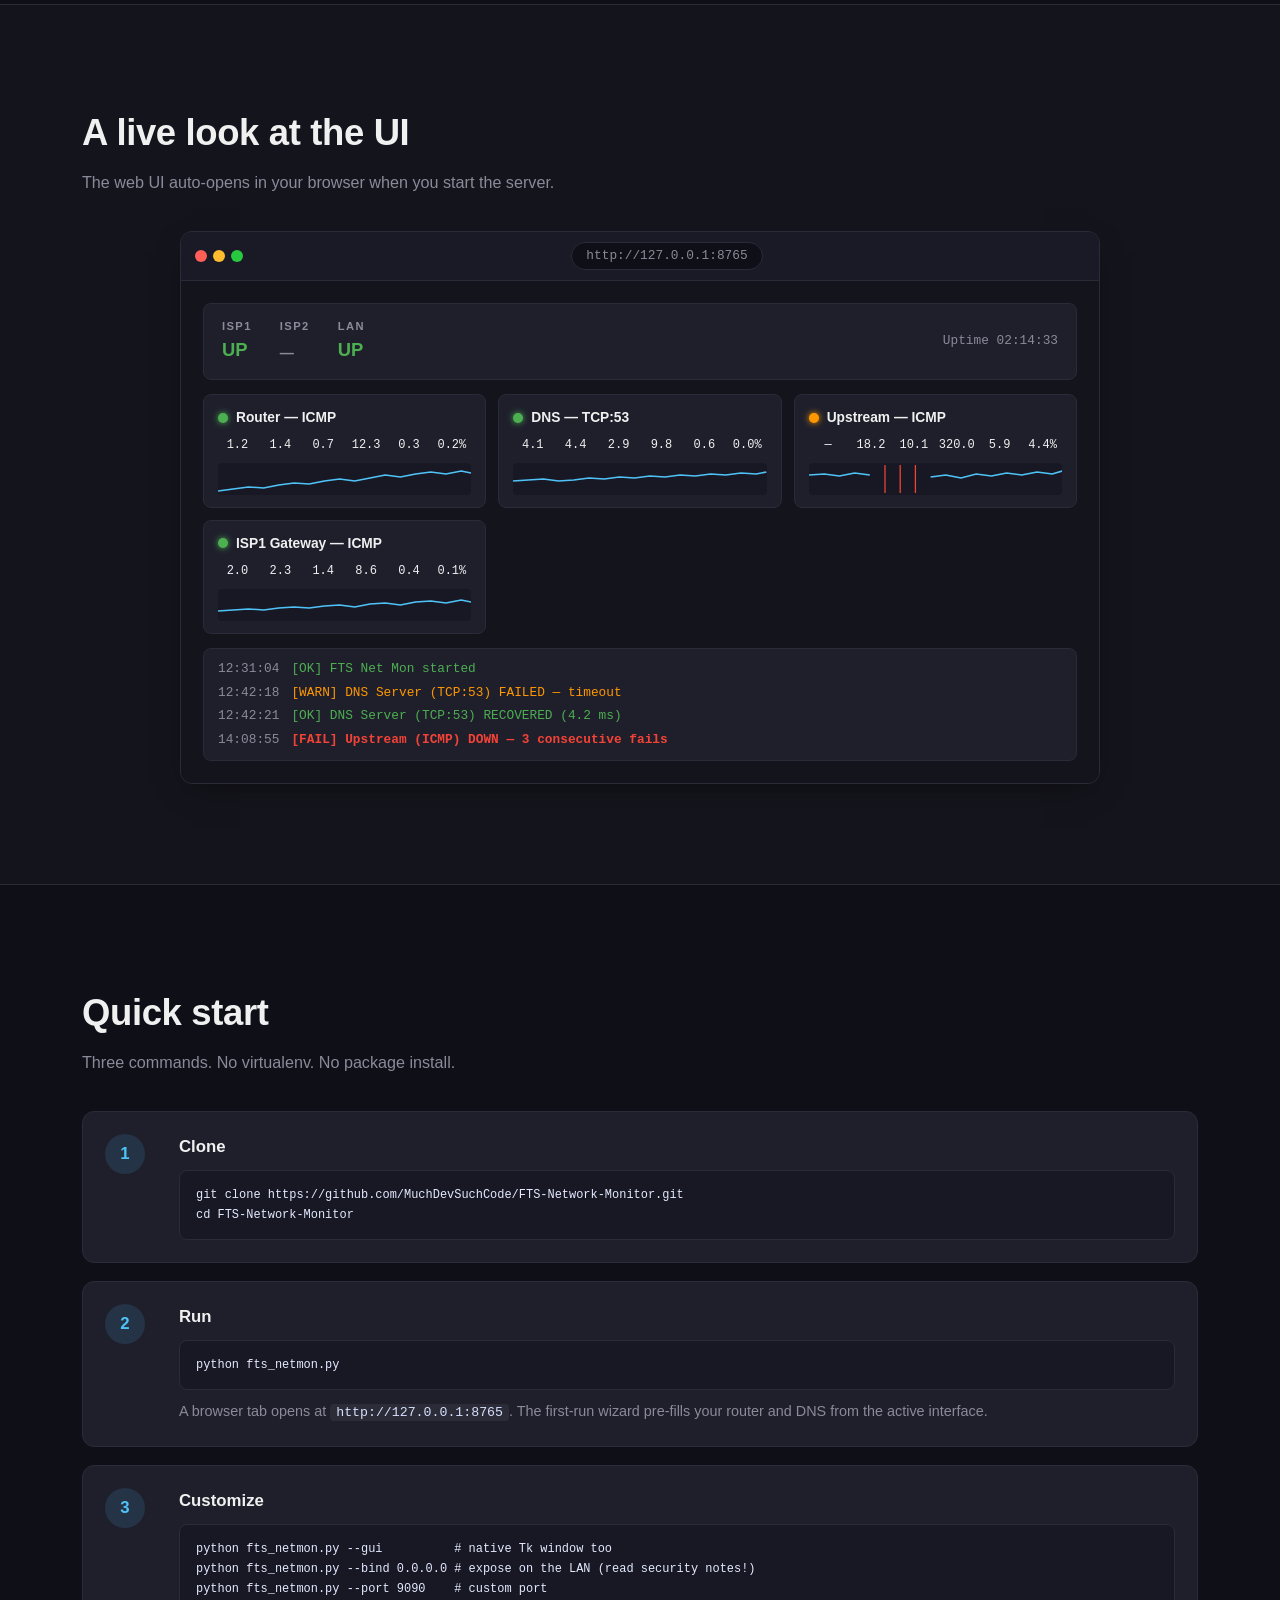
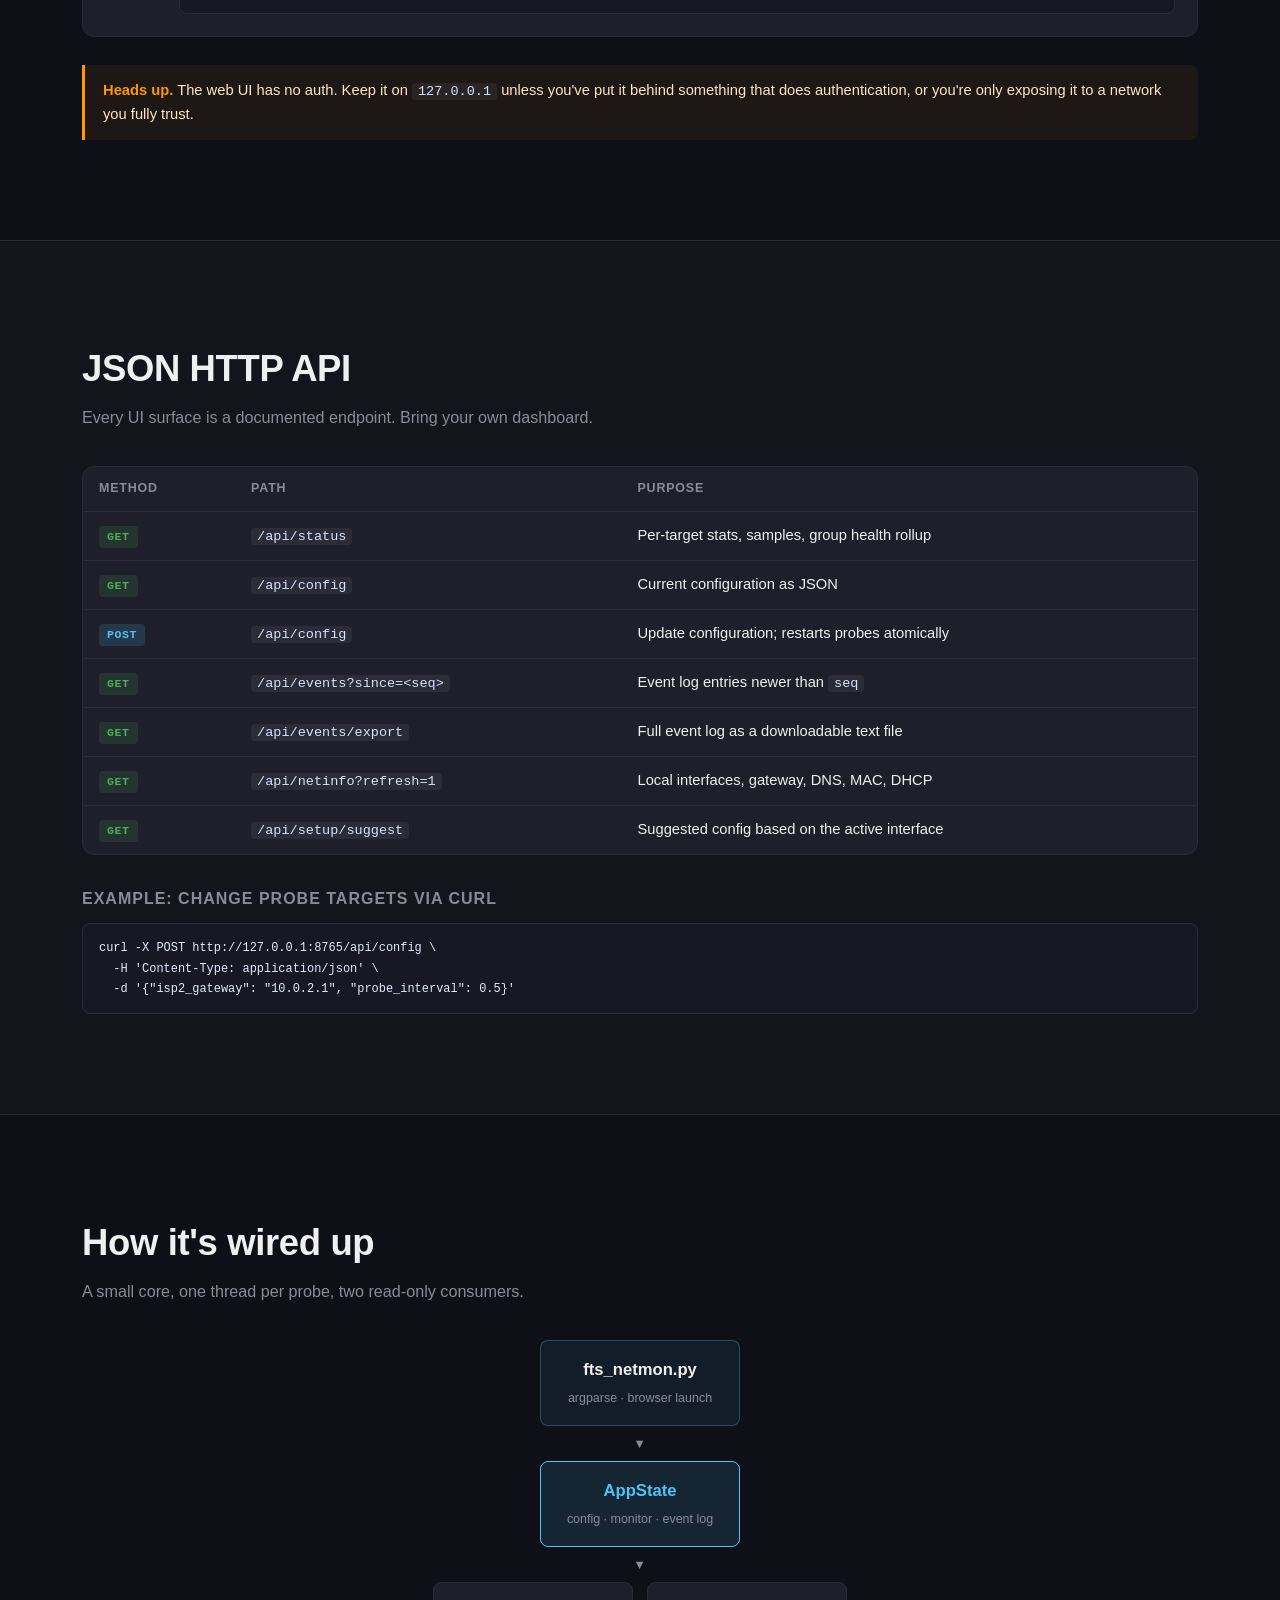
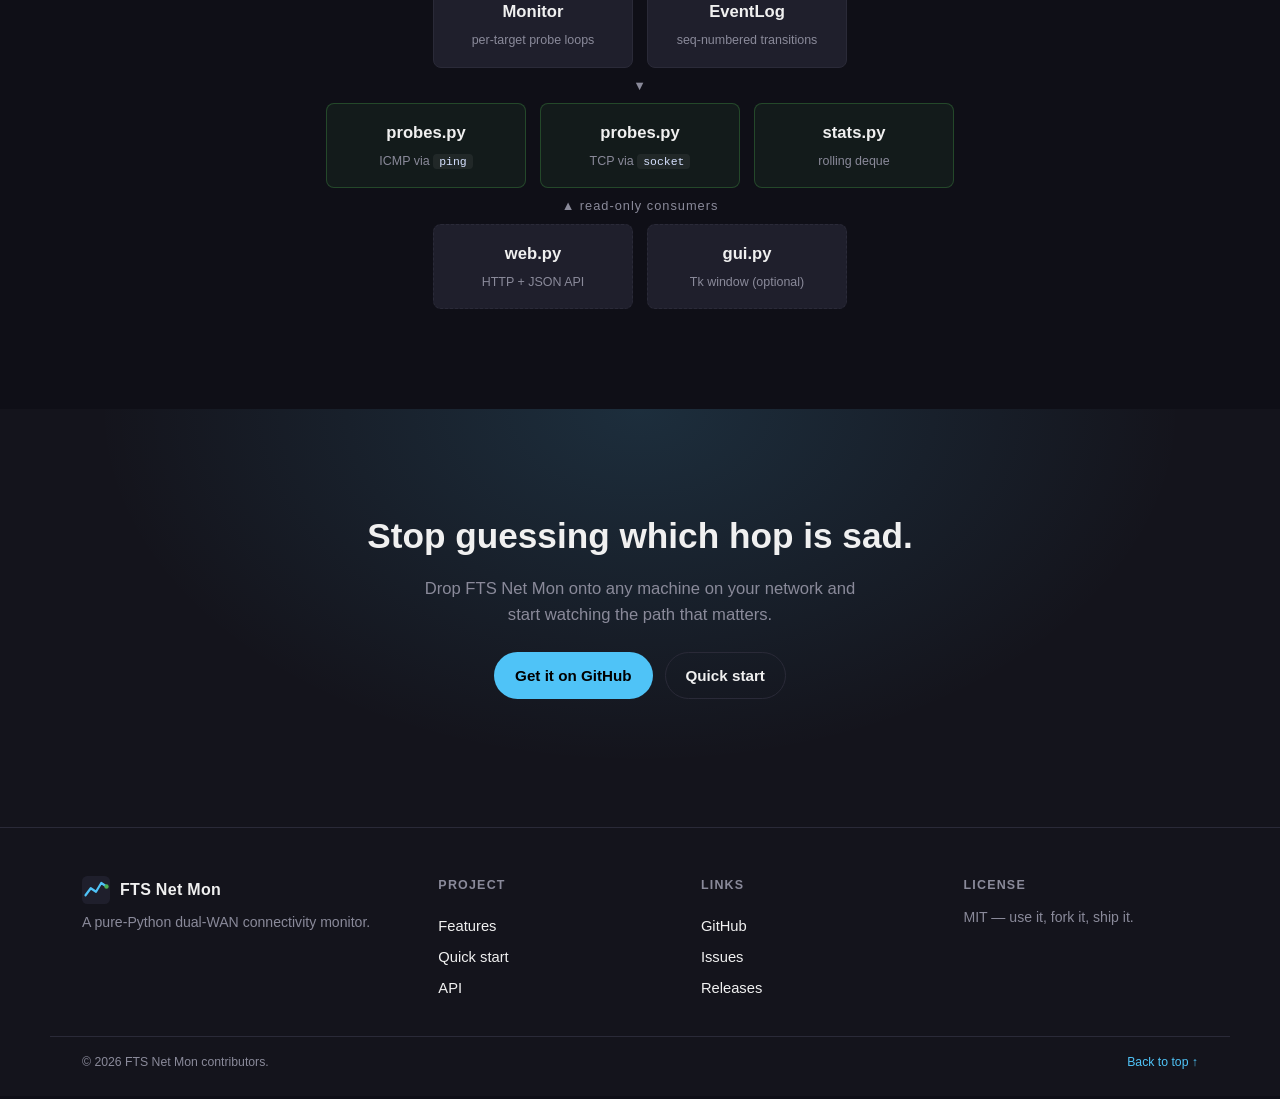
==== commit e0ebd63b: "fixing url issue" ====
--- a/docs/index.html
+++ b/docs/index.html
@@ -36,7 +36,7 @@
         <a href="#quickstart">Quick Start</a>
         <a href="#api">API</a>
         <a href="#architecture">Architecture</a>
-        <a class="nav-cta" href="https://github.com/" target="_blank" rel="noopener">GitHub</a>
+        <a class="nav-cta" href="https://github.com/MuchDevSuchCode/FTS-Network-Monitor" target="_blank" rel="noopener">GitHub</a>
       </nav>
     </div>
   </header>
@@ -56,7 +56,7 @@
 
           <div class="cta-row">
             <a class="btn primary" href="#quickstart">Get started</a>
-            <a class="btn ghost" href="https://github.com/" target="_blank" rel="noopener">
+            <a class="btn ghost" href="https://github.com/MuchDevSuchCode/FTS-Network-Monitor" target="_blank" rel="noopener">
               <svg viewBox="0 0 24 24" width="18" height="18" aria-hidden="true">
                 <path fill="currentColor" d="M12 .5C5.65.5.5 5.65.5 12c0 5.08 3.29 9.39 7.86 10.91.58.11.79-.25.79-.56v-2.16c-3.2.7-3.87-1.36-3.87-1.36-.52-1.32-1.27-1.67-1.27-1.67-1.04-.71.08-.7.08-.7 1.15.08 1.76 1.18 1.76 1.18 1.02 1.75 2.68 1.24 3.34.95.1-.74.4-1.24.72-1.52-2.55-.29-5.24-1.28-5.24-5.69 0-1.26.45-2.29 1.18-3.1-.12-.29-.51-1.46.11-3.04 0 0 .96-.31 3.15 1.18.91-.25 1.89-.38 2.86-.39.97.01 1.95.14 2.86.39 2.18-1.49 3.14-1.18 3.14-1.18.62 1.58.23 2.75.12 3.04.74.81 1.18 1.84 1.18 3.1 0 4.42-2.69 5.39-5.25 5.68.41.36.78 1.06.78 2.13v3.16c0 .31.21.68.8.56C20.21 21.39 23.5 17.07 23.5 12 23.5 5.65 18.35.5 12 .5z"/>
               </svg>
@@ -245,7 +245,7 @@
             <div class="step-num">1</div>
             <div class="step-body">
               <h3>Clone</h3>
-              <pre><code>git clone https://github.com/&lt;your-org&gt;/FTS-Network-Monitor.git
+              <pre><code>git clone https://github.com/MuchDevSuchCode/FTS-Network-Monitor.git
 cd FTS-Network-Monitor</code></pre>
             </div>
           </li>
@@ -341,7 +341,7 @@
         <h2>Stop guessing which hop is sad.</h2>
         <p>Drop FTS Net Mon onto any machine on your network and start watching the path that matters.</p>
         <div class="cta-row">
-          <a class="btn primary" href="https://github.com/" target="_blank" rel="noopener">Get it on GitHub</a>
+          <a class="btn primary" href="https://github.com/MuchDevSuchCode/FTS-Network-Monitor" target="_blank" rel="noopener">Get it on GitHub</a>
           <a class="btn ghost" href="#quickstart">Quick start</a>
         </div>
       </div>
@@ -371,9 +371,9 @@
 
       <nav aria-label="External">
         <h4>Links</h4>
-        <a href="https://github.com/" target="_blank" rel="noopener">GitHub</a>
-        <a href="https://github.com/" target="_blank" rel="noopener">Issues</a>
-        <a href="https://github.com/" target="_blank" rel="noopener">Releases</a>
+        <a href="https://github.com/MuchDevSuchCode/FTS-Network-Monitor" target="_blank" rel="noopener">GitHub</a>
+        <a href="https://github.com/MuchDevSuchCode/FTS-Network-Monitor/issues" target="_blank" rel="noopener">Issues</a>
+        <a href="https://github.com/MuchDevSuchCode/FTS-Network-Monitor/releases" target="_blank" rel="noopener">Releases</a>
       </nav>
 
       <div>
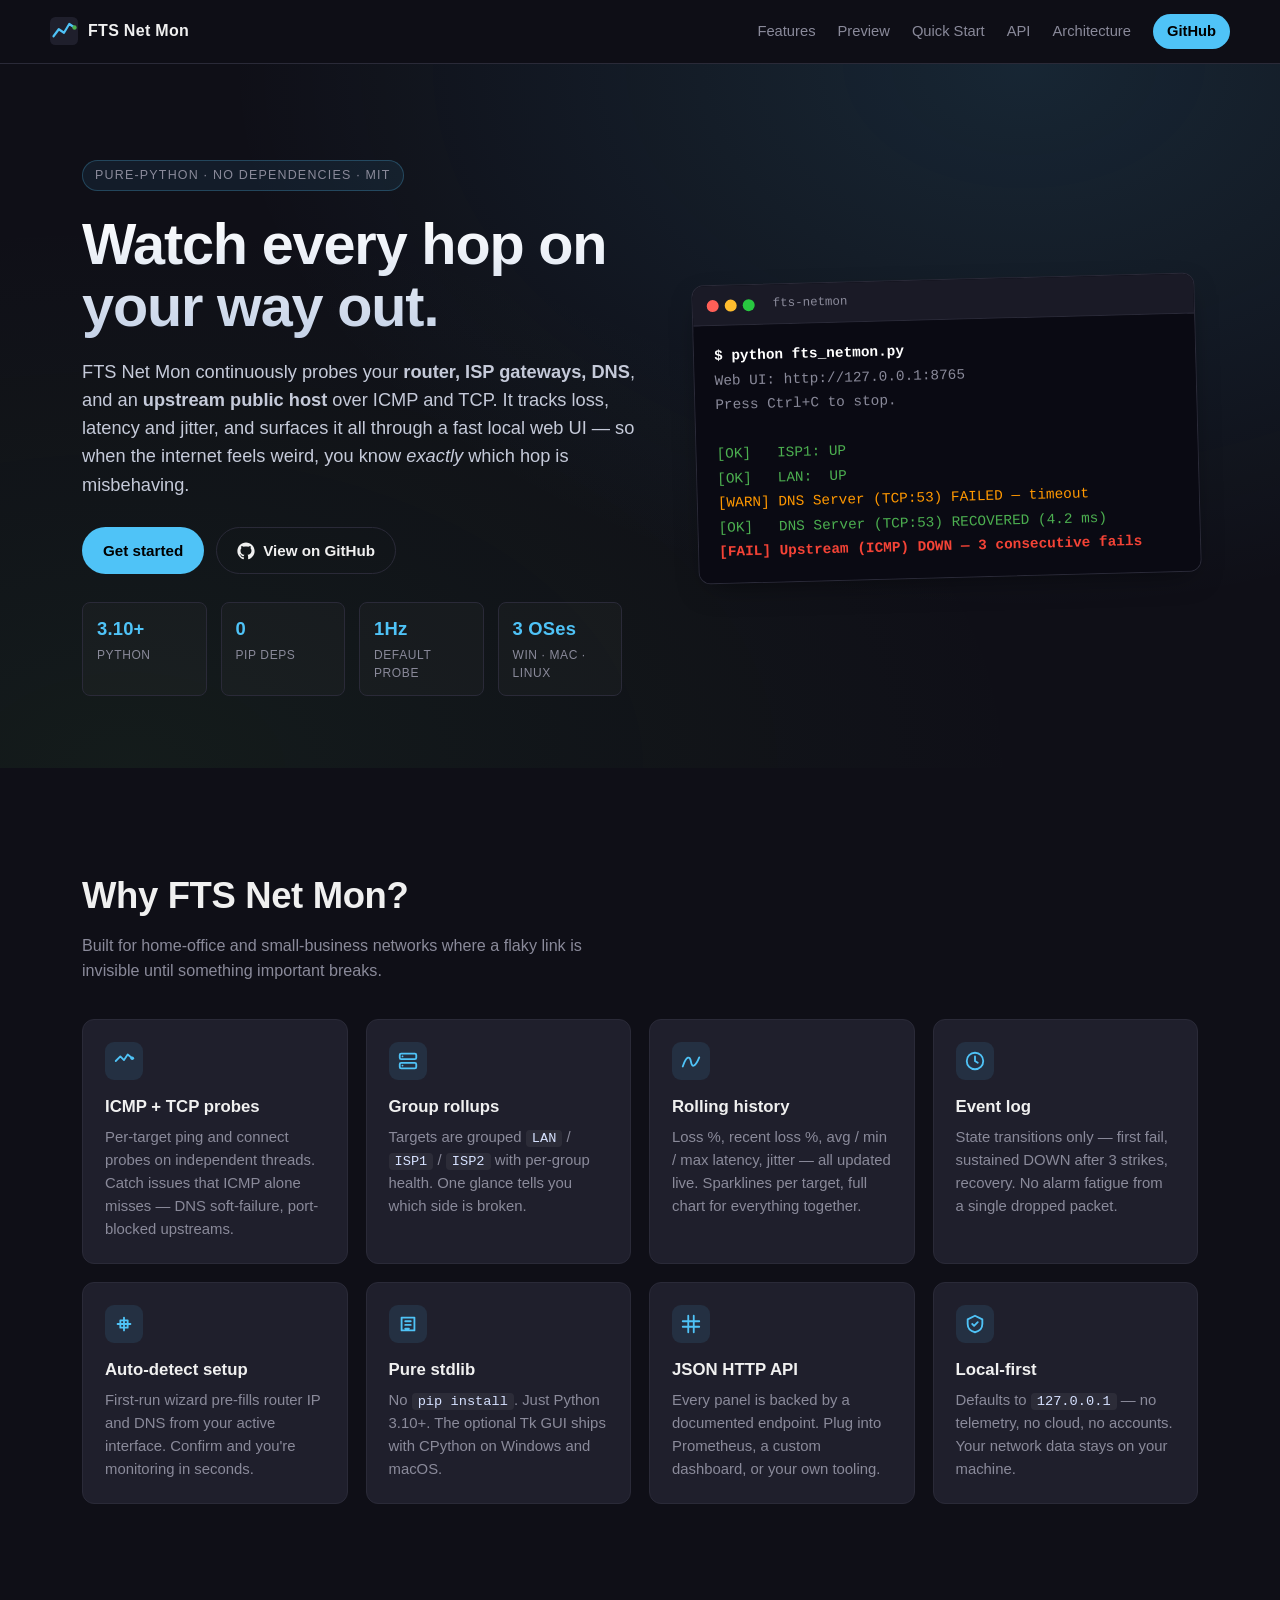
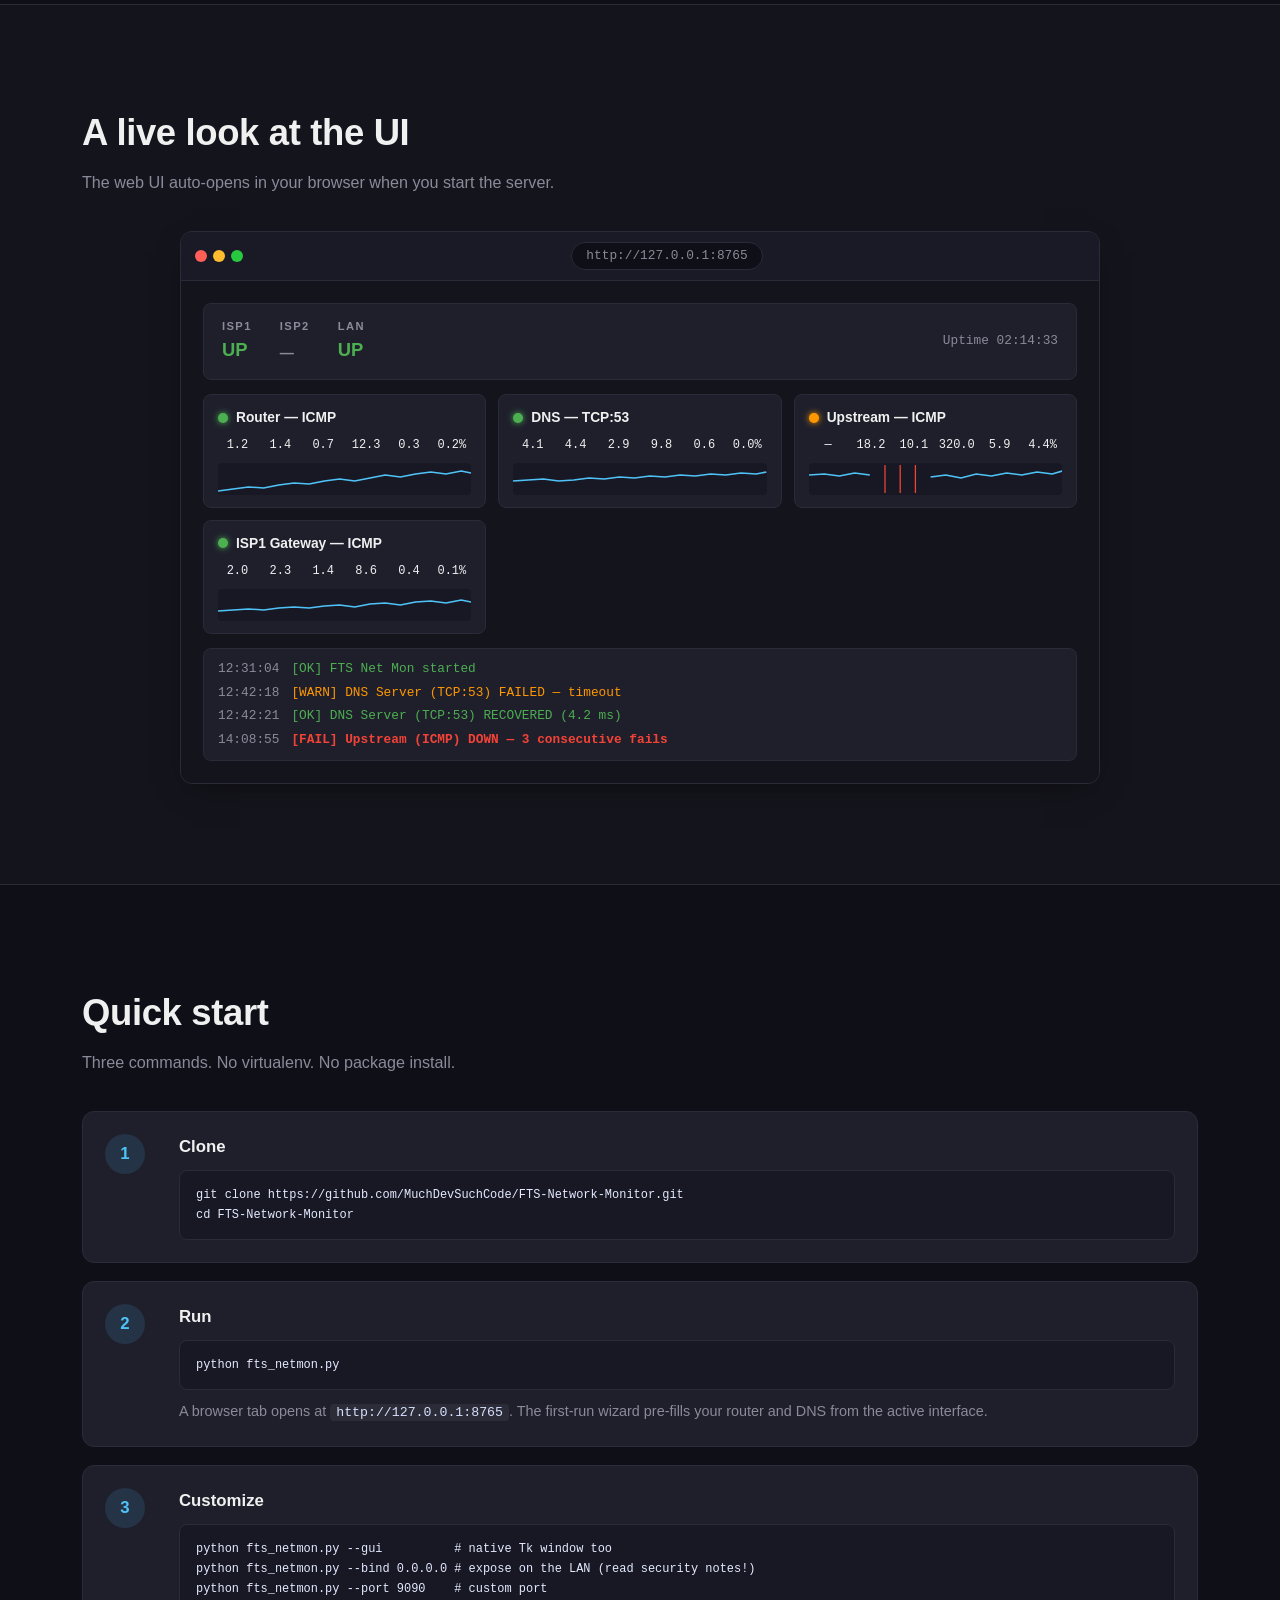
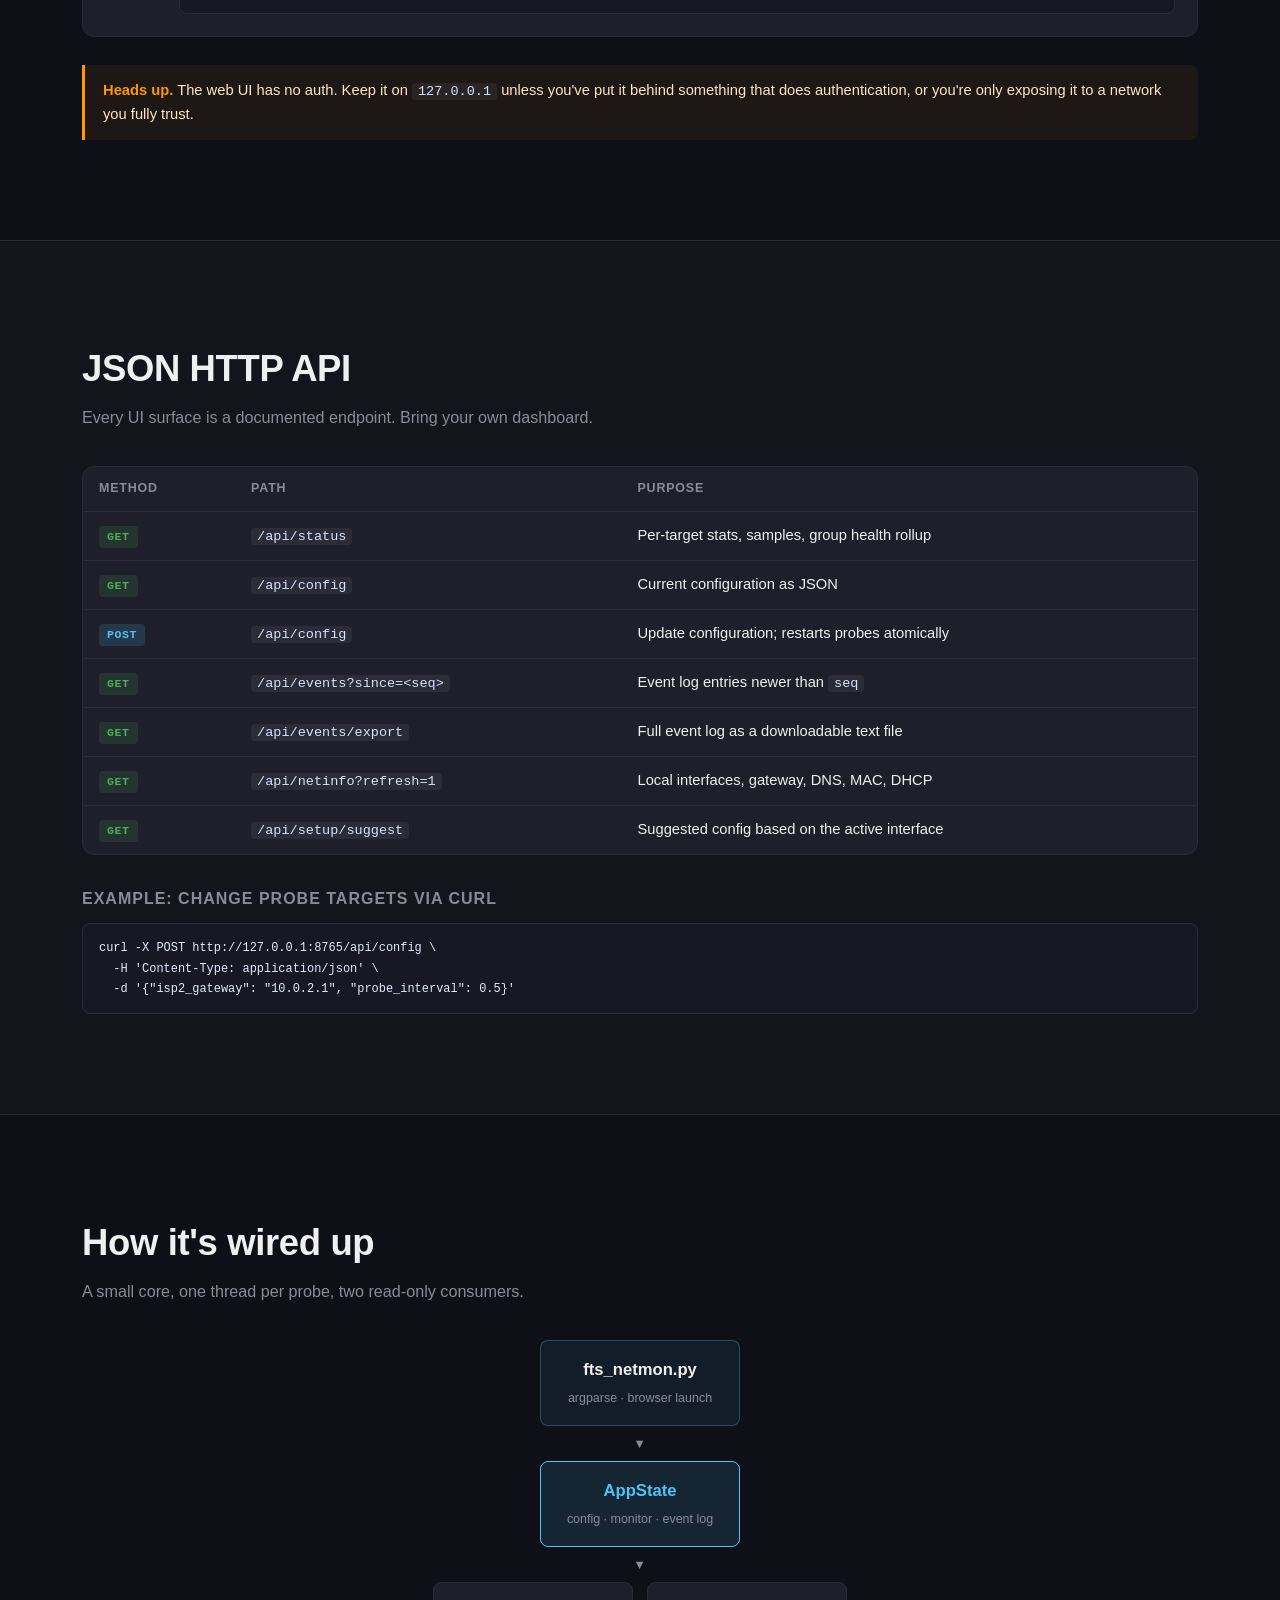
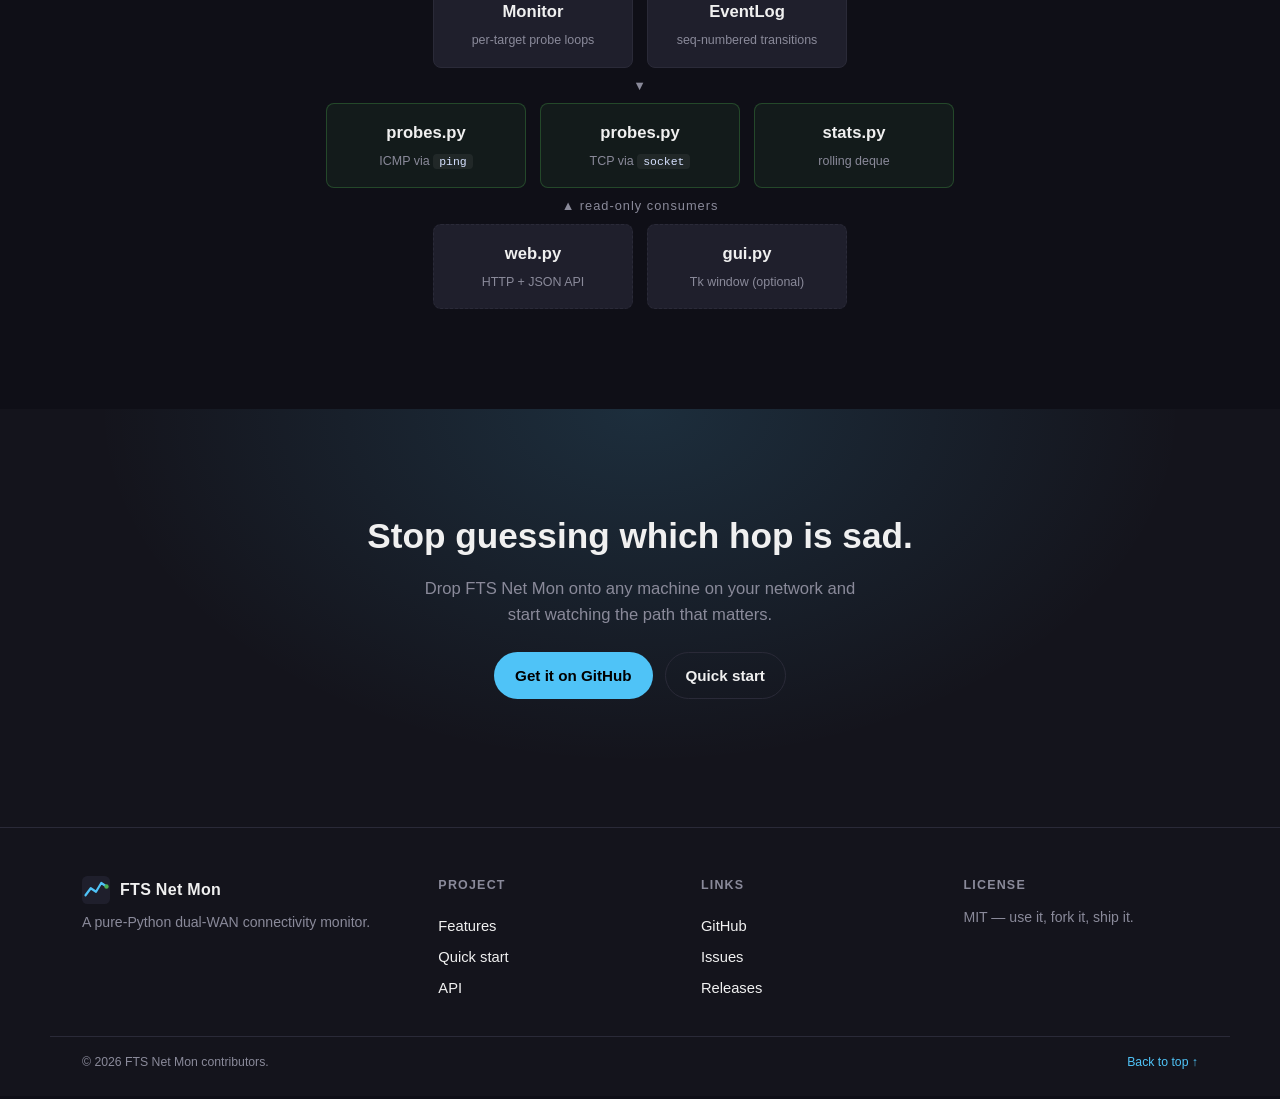
==== commit 9f9bdeab: "major refactor" ====
--- a/docs/index.html
+++ b/docs/index.html
@@ -68,7 +68,7 @@
             <div><strong>3.10+</strong><span>Python</span></div>
             <div><strong>0</strong><span>pip deps</span></div>
             <div><strong>1Hz</strong><span>default probe</span></div>
-            <div><strong>Win/Mac/Linux</strong><span>cross-platform</span></div>
+            <div><strong>3 OSes</strong><span>Win · Mac · Linux</span></div>
           </div>
         </div>
 
--- a/docs/styles.css
+++ b/docs/styles.css
@@ -257,18 +257,23 @@
   display: flex;
   flex-direction: column;
   gap: 2px;
+  min-width: 0;          /* allow grid item to shrink instead of overflow */
+  overflow: hidden;
 }
 .hero-meta strong {
   font-size: clamp(0.95rem, 0.7rem + 0.6vw, 1.15rem);
   color: var(--accent);
   font-weight: 700;
   letter-spacing: 0.2px;
+  overflow-wrap: anywhere;  /* break long labels rather than spilling */
+  hyphens: auto;
 }
 .hero-meta span {
   font-size: 0.75rem;
   color: var(--muted);
   text-transform: uppercase;
   letter-spacing: 0.6px;
+  overflow-wrap: anywhere;
 }
 
 /* Terminal mock */
